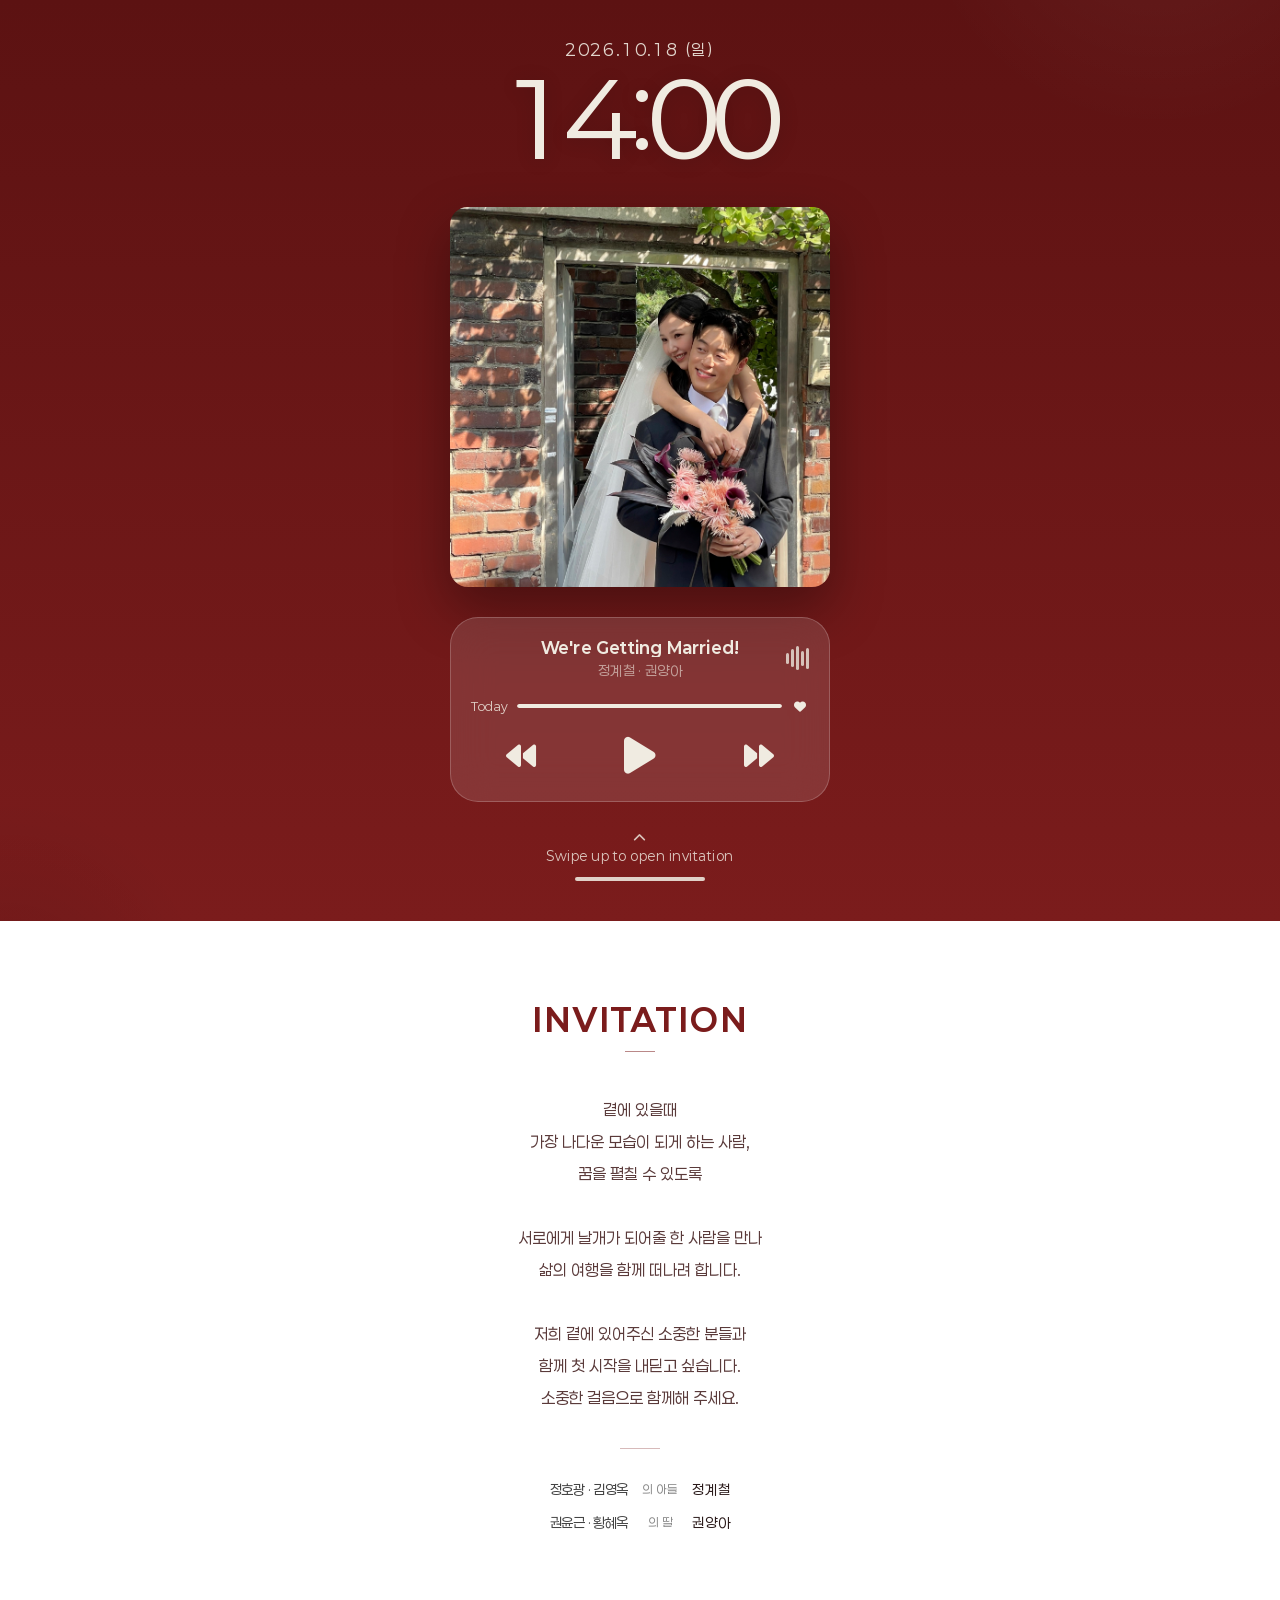
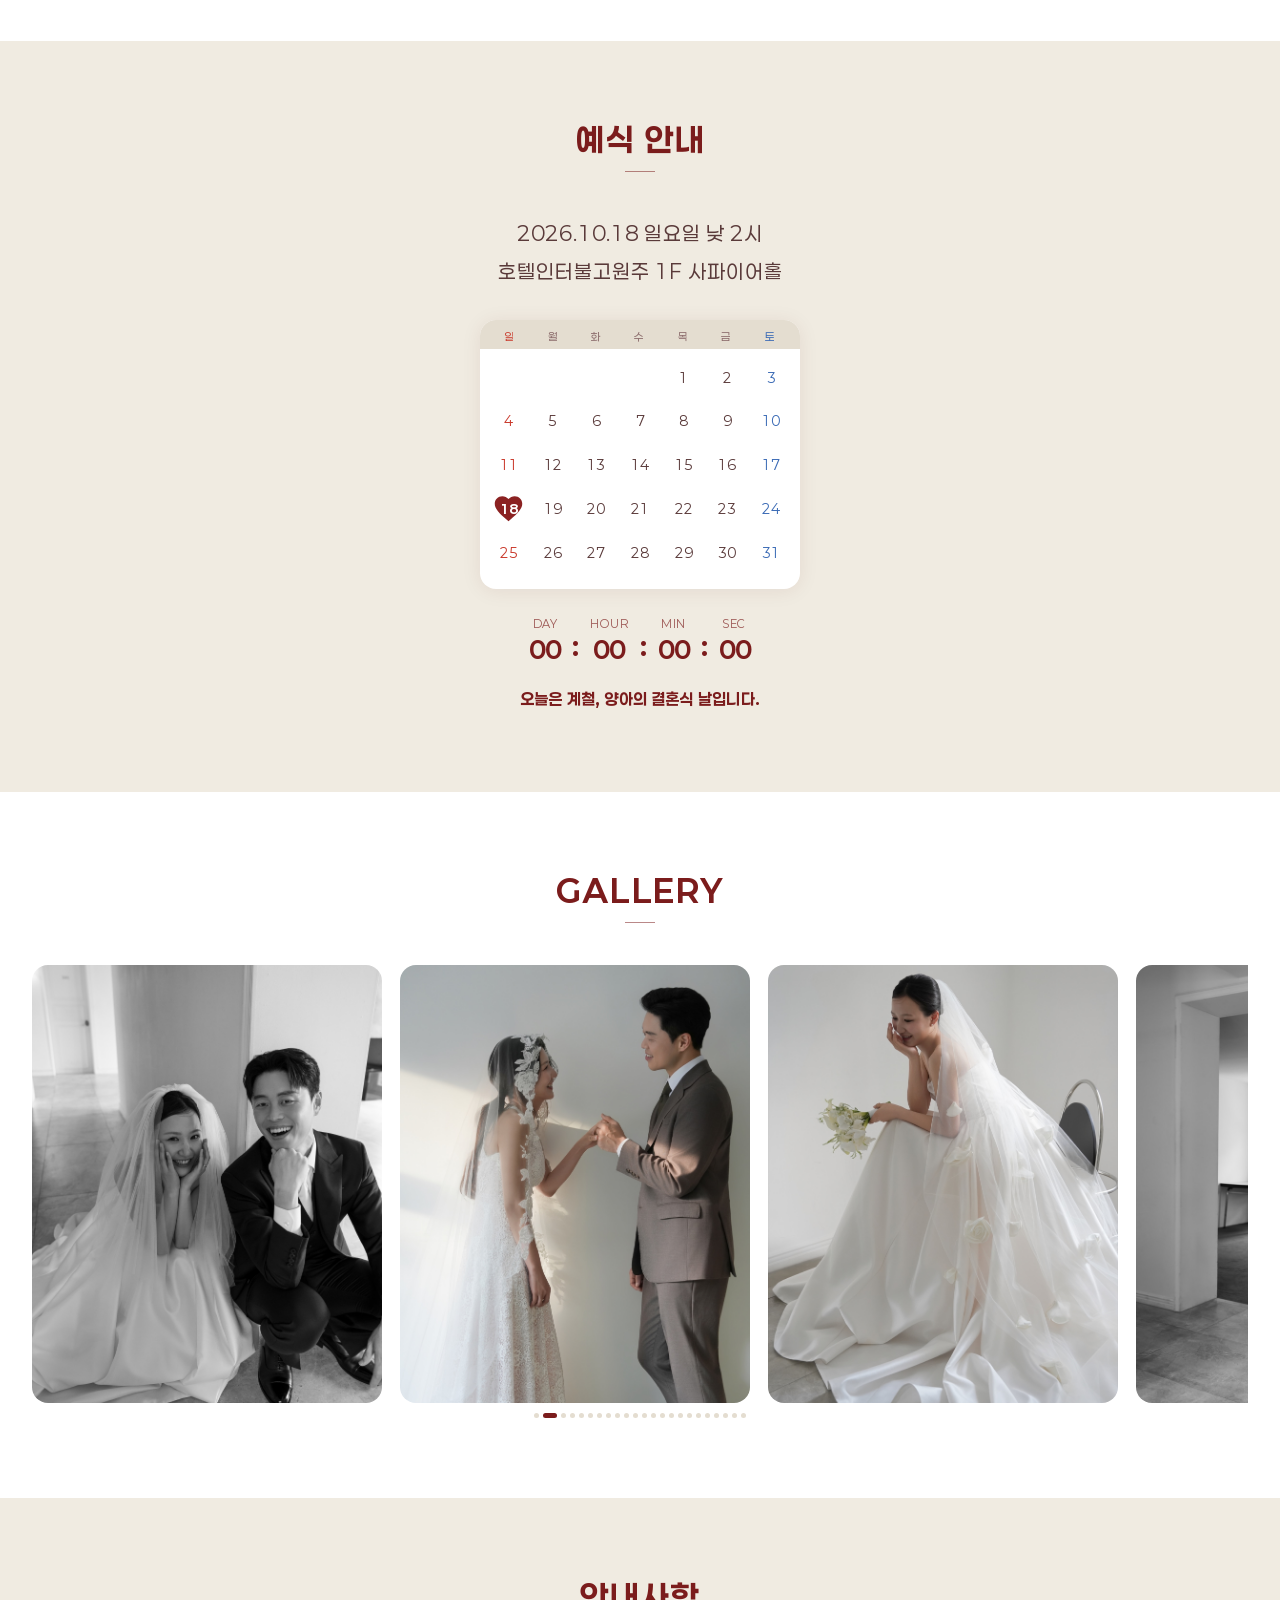
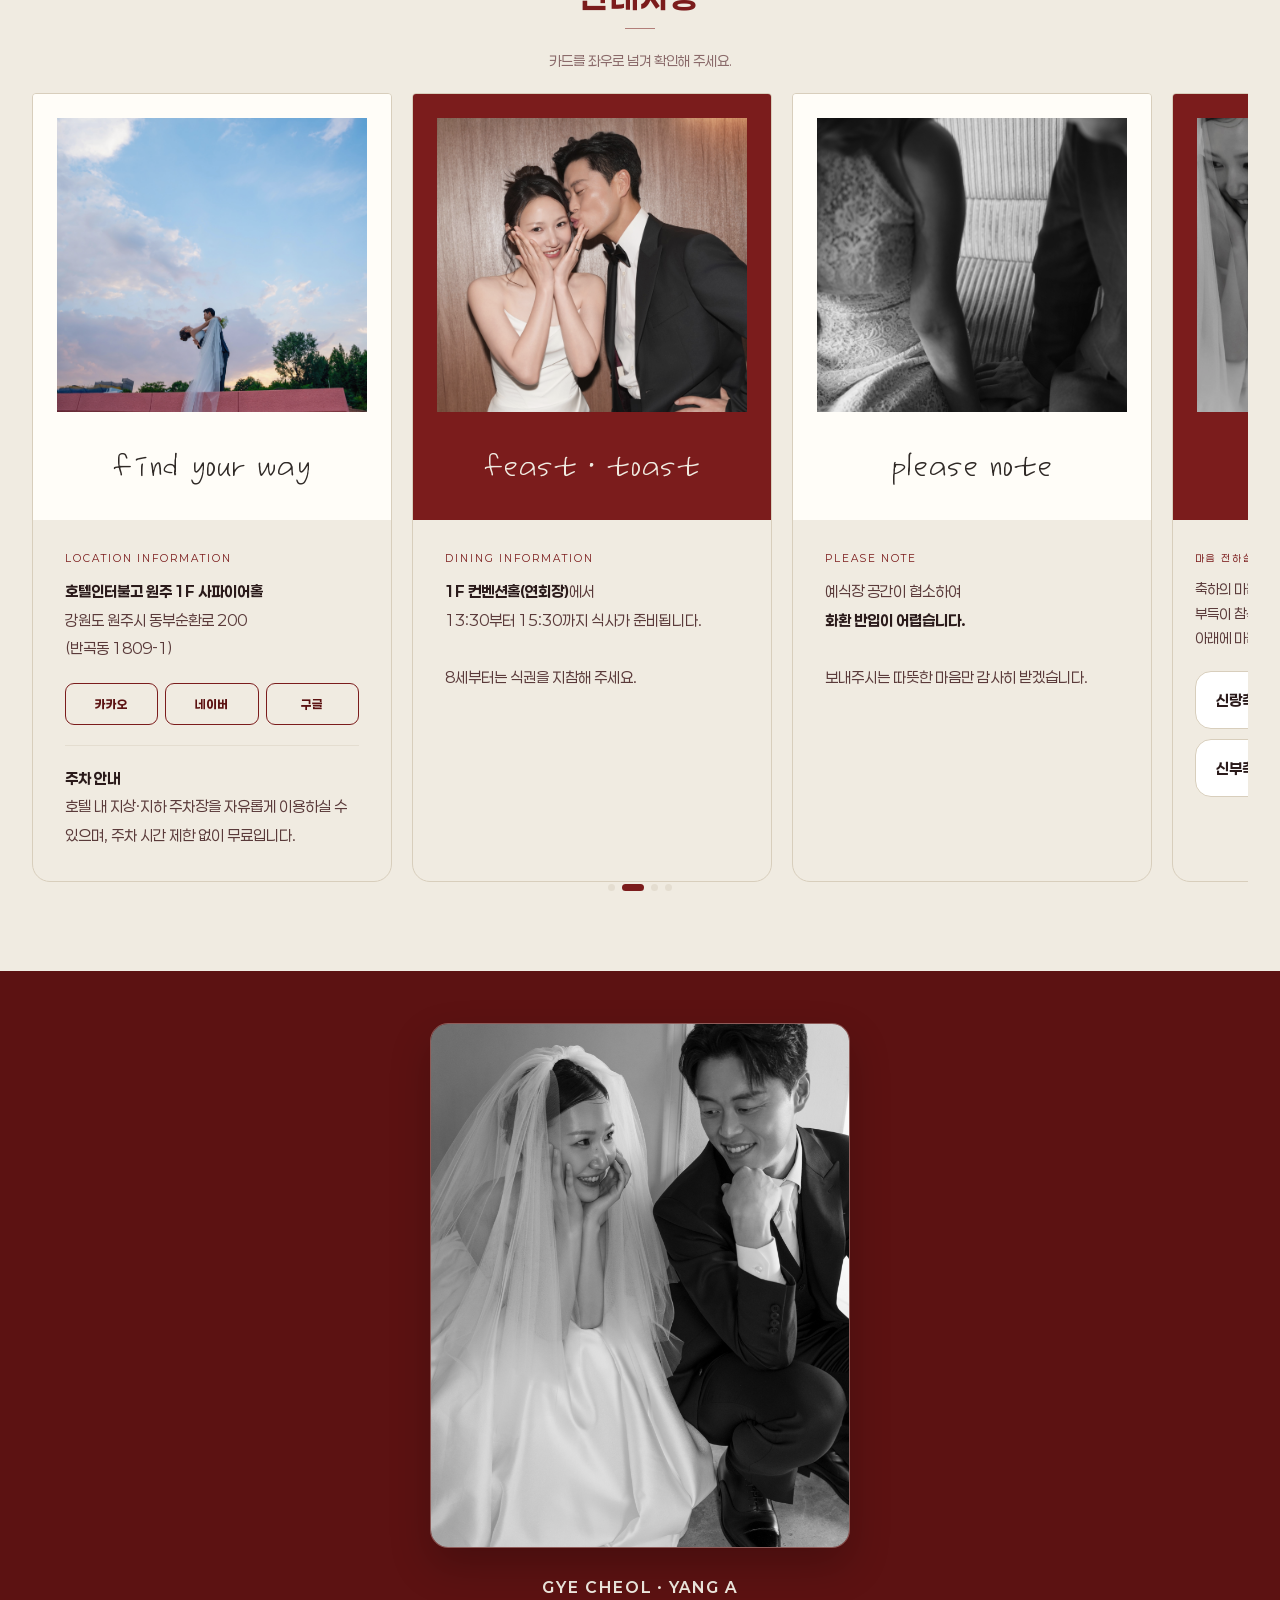
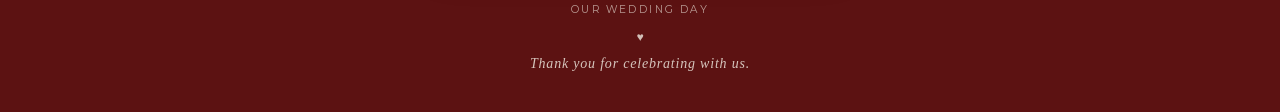
==== index.html @ 0633d90f "Keep notice polaroids uniformly sized" ====
<!DOCTYPE html>
<html lang="ko">
<head>
<meta charset="UTF-8">
<meta name="theme-color" content="#5C1212">
<meta name="viewport" content="width=device-width, initial-scale=1.0, maximum-scale=1.0, user-scalable=no, viewport-fit=cover">
<meta name="apple-mobile-web-app-capable" content="yes">
<meta name="apple-mobile-web-app-status-bar-style" content="black-translucent">
<link rel="stylesheet"
href="https://cdnjs.cloudflare.com/ajax/libs/font-awesome/6.5.2/css/all.min.css">
<title>정계철 · 권양아 결혼식</title>

<style>
@font-face {
    font-family: 'Paperlogy';
    src: url('./fonts/Paperlogy-Regular.ttf') format('truetype');
    font-weight: 400;
    font-style: normal;
    font-display: swap;
}

@font-face {
    font-family: 'Paperlogy';
    src: url('./fonts/Paperlogy-Bold.ttf') format('truetype');
    font-weight: 700;
    font-style: normal;
    font-display: swap;
}

@font-face {
    font-family: 'Ownglyph WeeCList';
    src: url('./fonts/Ownglyph-WeeCList.ttf') format('truetype');
    font-weight: 400;
    font-style: normal;
    font-display: swap;
}

:root{
    --red:#7B1C1C;
    --red-dark:#5C1212;
    --red-light:#A32828;

    --cream:#F0EBE1;
    --cream-dark:#E4DDD0;
    --cream-mid:#D8CEBC;

    --text-dark:#2A1A1A;
    --text-mid:#5A3A3A;
    --text-light:#8A6A6A;
}

*{
    margin:0;
    padding:0;
    box-sizing:border-box;
}

html {
    scroll-behavior: smooth;
    -webkit-text-size-adjust: 100%;
    text-size-adjust: 100%;
}

body{
    min-width: 280px;
    width:100%;
    overflow-x:hidden;
    touch-action: pan-y;
    background:#5C1212;
}

body{
    color:var(--text-dark);
    font-family:'Paperlogy', sans-serif;
}

img,
svg,
video,
canvas,
iframe {
    max-width: 100%;
}

img {
    -webkit-user-select: none;
    user-select: none;
    -webkit-user-drag: none;
}

button,
a {
    -webkit-tap-highlight-color: transparent;
}

/* ── HERO 섹션 (메인) ── */

.hero{
    min-height:100vh;
    min-height:100svh;
    background: linear-gradient(
        180deg,
        var(--red-dark) 0%,
        var(--red) 100%
    );

    display: flex;
    align-items: center;
    justify-content: center;
    text-align: center;

    color: var(--cream);

    padding:
        max(clamp(24px, 5vw, 40px), env(safe-area-inset-top))
        max(clamp(12px, 3.5vw, 18px), env(safe-area-inset-right))
        max(clamp(24px, 5vw, 40px), env(safe-area-inset-bottom))
        max(clamp(12px, 3.5vw, 18px), env(safe-area-inset-left));
    position: relative;
    overflow: hidden;
    width: 100%;
}

.hero::before {
    content: '';
    position: absolute;
    top: -40%;
    right: -10%;
    width: 500px;
    height: 500px;
    background: radial-gradient(circle, rgba(255,255,255,.05) 0%, transparent 70%);
    border-radius: 50%;
    pointer-events: none;
    z-index: 0;
}

.hero::after {
    content: '';
    position: absolute;
    bottom: -30%;
    left: -15%;
    width: 400px;
    height: 400px;
    background: radial-gradient(circle, rgba(0,0,0,.1) 0%, transparent 70%);
    border-radius: 50%;
    pointer-events: none;
    z-index: 1;
}

.hero-inner{
    width:100%;
    max-width:430px;
    min-width: 0;
    position: relative;
    z-index: 2;
}

/* 시간 */
.time{
    font-size: clamp(68px, 21vw, 102px);
    font-weight: 200;
    letter-spacing: -4px;
    line-height: .92;
    margin-bottom: clamp(28px, 6vw, 40px);
    text-shadow: 0 2px 20px rgba(0,0,0,.14);
}

/* 날짜 */
.date{
    margin-bottom: clamp(10px, 2vw, 14px);
    font-size: clamp(13px, 3.5vw, 16px);
    opacity: .9;
    letter-spacing: 1.8px;
    font-weight: 500;
    text-transform: uppercase;
}

/* 앨범 이미지 */
.album {
    width: min(100%, 380px);
    aspect-ratio: 1;
    margin: 0 auto;
    border-radius: clamp(12px, 3.5vw, 18px);
    overflow: hidden;
    box-shadow: 0 22px 52px rgba(0, 0, 0, 0.34);
    background: rgba(0, 0, 0, 0.1);
}

.album img {
    width: 100%;
    height: 100%;
    object-fit: cover;
    object-position: center 43%;
    display: block;
}

/* 플레이어 */
.player{
    width:100%;
    max-width: 380px;
    margin: clamp(22px, 5vw, 30px) auto 0;
    padding: clamp(14px, 4vw, 20px);
    background: rgba(255,255,255,.12);
    border: 1px solid rgba(255,255,255,.2);
    border-radius: clamp(20px, 5vw, 28px);
    -webkit-backdrop-filter: blur(20px);
    backdrop-filter: blur(20px);
    box-shadow: none;
}

.player-heading {
    display: flex;
    align-items: center;
    justify-content: center;
    position: relative;
    margin-bottom: clamp(16px, 4vw, 20px);
}

.player-meta {
    width: 100%;
    min-width: 0;
    padding: 0 34px;
}

.song{
    font-size: clamp(14px, 4vw, 16px);
    font-weight:600;
    margin-bottom: 5px;
    letter-spacing: 0.2px;
    text-align: center;
    overflow: hidden;
    text-overflow: ellipsis;
    white-space: nowrap;
}

.couple{
    font-size: clamp(12px, 3.3vw, 14px);
    opacity:.58;
    letter-spacing: 0.3px;
    font-weight: 400;
    text-align: center;
    margin-bottom: 0;
}

.sound-wave {
    position: absolute;
    right: 0;
    top: 50%;
    transform: translateY(-50%);
    height: 24px;
    display: flex;
    align-items: center;
    gap: 2px;
    flex-shrink: 0;
    opacity: .78;
}

.sound-wave span {
    display: block;
    width: 3px;
    height: var(--wave-height);
    min-height: 5px;
    border-radius: 99px;
    background: var(--cream);
    animation: sound-wave 1s ease-in-out infinite alternate;
    animation-delay: var(--wave-delay);
    animation-play-state: paused;
}

.hero.is-playing .sound-wave span {
    animation-play-state: running;
}

@keyframes sound-wave {
    from { transform: scaleY(.45); opacity: .55; }
    to { transform: scaleY(1); opacity: 1; }
}

.progress-row{
    display:flex;
    align-items:center;
    gap:9px;
}

.progress-start,
.progress-end{
    font-size: clamp(10px, 2.7vw, 12px);
    color:rgba(240,235,225,.85);
    white-space:nowrap;
}

.progress-end {
    width: 18px;
    color: var(--cream);
    text-align: center;
}

.progress-bar{
    flex:1;
    height:4px;
    background:rgba(240,235,225,.2);
    border-radius:999px;
    overflow:hidden;
}

.progress-bar {
    cursor: pointer;
    touch-action: none;
}

.ios-progress-toast {
    position: fixed;
    inset: 0;
    z-index: 2000;
    display: flex;
    align-items: center;
    justify-content: center;
    padding: 24px;
    background: rgba(25, 16, 16, .28);
    opacity: 0;
    pointer-events: none;
    transition: opacity .2s ease;
}
.ios-progress-toast.is-visible {
    opacity: 1;
    pointer-events: auto;
}
.ios-progress-dialog {
    width: min(100%, 292px);
    overflow: hidden;
    border: 1px solid rgba(255,255,255,.48);
    border-radius: 22px;
    background: rgba(247, 242, 238, .7);
    box-shadow: 0 22px 60px rgba(0,0,0,.3), inset 0 1px rgba(255,255,255,.55);
    color: #241d1d;
    text-align: center;
    transform: scale(.9);
    backdrop-filter: blur(24px) saturate(175%);
    -webkit-backdrop-filter: blur(24px) saturate(175%);
    transition: transform .22s cubic-bezier(.2,.8,.2,1);
}
.ios-progress-toast.is-visible .ios-progress-dialog { transform: scale(1); }
.ios-progress-message { padding: 24px 20px 20px; }
.ios-progress-icon {
    display: block;
    margin-bottom: 10px;
    color: var(--red);
    font-size: 19px;
}
.ios-progress-toast-title {
    display: block;
    font-size: 17px;
    font-weight: 700;
}
.ios-progress-toast-subtitle {
    display: block;
    margin-top: 8px;
    color: rgba(36,29,29,.65);
    font-size: 12px;
    line-height: 1.55;
}
.ios-progress-ok {
    width: 100%;
    min-height: 50px;
    border: 0;
    border-top: 1px solid rgba(60,50,50,.18);
    background: transparent;
    color: #007aff;
    font-family: inherit;
    font-size: 17px;
    font-weight: 600;
    cursor: pointer;
}
.ios-progress-ok:active { background: rgba(255,255,255,.42); }

.progress-fill{
    display: block;
    height:100%;
    width:55%;
    min-width: 2px;
    background:var(--cream);
    border-radius:999px;
    transition: width .8s ease;
}

/* 컨트롤 버튼 */

.controls{
    display:flex;
    align-items: center;
    justify-content:space-around;
    gap: clamp(8px, 3vw, 18px);
    margin-top: clamp(14px, 3.5vw, 20px);
}

.controls button{
    background:none;
    border:none;
    font-size:30px;
    color:var(--cream);
    cursor:pointer;
    min-width: 44px;
    min-height: 44px;
}    

.play-btn{
    font-size:42px !important;
}

.lockscreen-footer {
    display: flex;
    flex-direction: column;
    align-items: center;
    gap: 8px;
    margin-top: clamp(22px, 5vw, 30px);
}

.swipe-open {
    display: inline-flex;
    flex-direction: column;
    align-items: center;
    gap: 3px;
    color: var(--cream);
    text-decoration: none;
    font-size: clamp(11px, 3vw, 13px);
    font-weight: 500;
    letter-spacing: .5px;
    opacity: .82;
}

.swipe-open i {
    font-size: 13px;
    animation: swipe-hint 1.5s ease-in-out infinite;
}

.home-indicator {
    width: min(34vw, 130px);
    height: 4px;
    margin-top: 5px;
    border-radius: 999px;
    background: rgba(240,235,225,.88);
}

@keyframes swipe-hint {
    0%, 100% { transform: translateY(2px); opacity: .55; }
    50% { transform: translateY(-2px); opacity: 1; }
}

@keyframes bounce {
    0%, 100% { transform: translateY(0); }
    50% { transform: translateY(4px); }
}

/* ── 공통 섹션 ── */

section{
    padding: clamp(50px, 12vw, 80px) clamp(16px, 5%, 32px);
    scroll-margin-top: 16px;
}

.section-white {
    background: white;
}

.section-cream {
    background: var(--cream);
}

.section-title{
    color:var(--red);
    text-align:center;
    margin-bottom: clamp(28px, 7vw, 42px);
    letter-spacing:2px;
    font-size: clamp(24px, 6vw, 32px);
    font-weight: 800;
    font-family: 'Paperlogy', sans-serif;
    text-transform: uppercase;
}

.section-title::after {
    content: '';
    display: block;
    width: 30px;
    height: 1px;
    margin: 13px auto 0;
    background: var(--red);
    opacity: .52;
}

.message{
    max-width:700px;
    margin:auto;
    text-align:center;
    line-height:2;
    color:var(--text-mid);
    font-size: clamp(14px, 3.5vw, 16px);
}

.divider {
  width: clamp(30px, 10vw, 40px);
  height: 1px;
  background: var(--cream-mid);
  margin: 0 auto clamp(24px, 6vw, 32px);
}

.divider-red {
  background: var(--red);
  opacity: 0.3;
}

.message + .divider {
  margin-top: clamp(24px, 6vw, 34px);
}

/* 이름 그리드 */
.family-relations-container {
  display: grid;
  grid-template-columns: max-content max-content max-content;
  justify-content: center;
  align-items: center;
  column-gap: clamp(8px, 2.5vw, 14px);
  row-gap: clamp(12px, 3vw, 16px);
  margin: clamp(24px, 6vw, 30px) auto;
  width: 100%;
  max-width: 360px;
  font-size: clamp(12px, 3vw, 14px);
  color: #444444;
}

.relation-row {
  display: contents;
}

.parents-names {
  font-weight: 400;
  letter-spacing: -0.02em;
  text-align: right;
  white-space: nowrap;
}

.relation-type {
  font-size: clamp(11px, 2.5vw, 12px);
  color: #888888;
  text-align: center;
  white-space: nowrap;
}

.couple-name {
  font-weight: 500;
  color: var(--text-dark);
  letter-spacing: 0.05em;
  text-align: left;
  white-space: nowrap;
}

/* ── 사진 섹션 ── */

.story-card{
    background:white;
    padding: clamp(12px, 3vw, 16px);
    border-radius: clamp(16px, 4vw, 24px);
    box-shadow:0 10px 30px rgba(123,28,28,.08);
    max-width: 600px;
    margin: 0 auto;
    overflow: hidden;
}

.story-card img{
    width:100%;
    border-radius: clamp(12px, 3vw, 20px);
    display: block;
}

/* ── 달력 ── */
.calendar-section {
    text-align: center;
}

.calendar-wrap {
    width: 90%;
    max-width: 320px;
    background: white;
    border-radius: 16px;
    overflow: hidden;
    box-shadow: 0 2px 20px rgba(90, 30, 30, 0.08);
    margin: 0 auto clamp(20px, 5vw, 28px);
}

.calendar__header {
    background: var(--red);
    color: white;
    padding: 16px;
    font-family: 'Playfair Display', serif;
    font-size: clamp(16px, 4vw, 20px);
    font-weight: 300;
    letter-spacing: 0.12em;
    text-transform: uppercase;
}

.calendar__weekdays {
    display: grid;
    grid-template-columns: repeat(7, 1fr);
    background: var(--cream-dark);
    padding: 10px 8px 6px;
}

.calendar__weekday {
    text-align: center;
    font-size: clamp(10px, 2.5vw, 11px);
    letter-spacing: 0.1em;
    color: var(--text-light);
    font-weight: 400;
}

.calendar__weekday:first-child { 
    color: #C9382A; 
}

.calendar__weekday:last-child {
    color: #3A6AB5; 
}

.calendar__days {
    display: grid;
    grid-template-columns: repeat(7, 1fr);
    padding: 8px 8px 16px;
    gap: 2px;
}

.calendar__day {
    aspect-ratio: 1;
    display: flex;
    align-items: center;
    justify-content: center;
    font-size: clamp(12px, 3vw, 13px);
    color: var(--text-mid);
    border-radius: 50%;
    font-weight: 300;
    position: relative;
}

.calendar__day.is-empty { 
    color: transparent; 
}

.calendar__day.is-sunday { 
    color: #C9382A; 
}

.calendar__day.is-saturday { 
    color: #3A6AB5; 
}

.calendar__day.is-wedding {
    background-color: transparent !important; /* 기존 동그라미 배경색 지우기 */
    border-radius: 0 !important;             /* 기존 동그라미 테두리 둥글기 지우기 */
    
    /* 하트 모양 배경 이미지 넣기 */
    background-image: url("data:image/svg+xml,%3Csvg xmlns='http://www.w3.org/2000/svg' viewBox='0 0 24 24' fill='%238B2222'%3E%3Cpath d='M12 21.35l-1.45-1.32C5.4 15.36 2 12.28 2 8.5 2 5.42 4.42 3 7.5 3c1.74 0 3.41.81 4.5 2.09C13.09 3.81 14.76 3 16.5 3 19.58 3 22 5.42 22 8.5c0 3.78-3.4 6.86-8.55 11.54L12 21.35z'/%3E%3C/svg%3E");
    background-repeat: no-repeat;
    background-position: center;
    background-size: 80%; /* 날짜 숫자보다 살짝 크게 하트 크기 조절 */
    
    /* 하트 배경 위의 글자 색상 (흰색으로 하고 싶다면 설정) */
    color: #fff !important; 
    font-weight: bold;
}

.calendar__day.is-wedding::after {
  content: '♥';
  position: absolute;
  bottom: -2px;
  left: 50%;
  transform: translateX(-50%);
  font-size: 7px;
  color: rgba(255,255,255,0.7);
}

.calendar-date{
    margin-bottom: 30px;
    color: var(--text-mid);
    font-size: clamp(16px, 4.2vw, 20px);
    line-height: 1.9;
    letter-spacing: 1px;
    font-weight: 300;
}

/* D-Day */
.dday{
    font-size: clamp(13px, 3.5vw, 16px);
    font-weight:600;
    letter-spacing: .2px;
    color:var(--red);
    line-height: 1.6;
}

/* 카운트다운 그리드 */
.countdown-grid {
    display:flex;
    align-items: center;
    justify-content:center;
    gap: clamp(6px, 2vw, 11px);
    margin:24px 0;
}

.countdown-separator {
    align-self: center;
    margin-top: 18px;
    color: var(--red);
    font-size: clamp(18px, 5vw, 24px);
    font-weight: 700;
    line-height: 1;
}

.countdown-item {
    display: flex;
    flex-direction: column;
    align-items: center;
    gap: clamp(6px, 1.5vw, 8px);
}

.countdown-num {
    color:var(--red);
    font-size: clamp(18px, 5vw, 24px);
    font-weight: 700;
    line-height: 1;
}

.countdown-label {
    color:var(--red);
    font-size: clamp(10px, 2.5vw, 11px);
    opacity: 0.7;
    letter-spacing: 0.8px;
    text-transform: uppercase;
}

/* ── 양가 하객 안내 탭 ── */
.guest-info-section { text-align: center; }
.guest-info-intro {
    margin: calc(clamp(28px, 7vw, 42px) * -0.45) auto clamp(22px, 5vw, 30px);
    color: var(--text-light);
    font-size: clamp(12px, 3.2vw, 14px);
    line-height: 1.7;
}
.guest-info-wrap { width: 100%; max-width: 600px; margin: 0 auto; }
.guest-tabs {
    display: grid;
    grid-template-columns: repeat(2, 1fr);
    padding: 4px;
    border: 1px solid var(--cream-mid);
    border-radius: 14px;
    background: var(--cream);
}
.guest-tab {
    min-height: 48px;
    padding: 10px 12px;
    border: 0;
    border-radius: 10px;
    background: transparent;
    color: var(--red);
    font-family: inherit;
    font-size: clamp(13px, 3.5vw, 15px);
    font-weight: 700;
    cursor: pointer;
    transition: background .25s ease, color .25s ease, box-shadow .25s ease;
}
.guest-tab.is-active {
    background: var(--red);
    color: var(--cream);
    box-shadow: 0 5px 14px rgba(123,28,28,.18);
}
.guest-slider {
    margin-top: 14px;
    overflow: hidden;
    border: 1px solid var(--cream-mid);
    border-radius: clamp(14px, 3.5vw, 18px);
    background: white;
    touch-action: pan-y;
    transition: height .3s ease;
}
.guest-track {
    display: flex;
    align-items: flex-start;
    transition: transform .35s ease;
    will-change: transform;
}
.guest-track[data-side="bride"] { transform: translateX(-100%); }
.guest-panel {
    flex: 0 0 100%;
    width: 100%;
    padding: clamp(22px, 5vw, 30px);
    text-align: left;
}
.guest-panel[aria-hidden="true"] { visibility: hidden; }
.guest-panel-title {
    margin-bottom: clamp(18px, 4.5vw, 24px);
    color: var(--red-dark);
    text-align: center;
    font-size: clamp(17px, 4.5vw, 20px);
    font-weight: 700;
}
.guest-block {
    padding: clamp(15px, 4vw, 20px) 0;
    border-top: 1px solid var(--cream-dark);
}
.guest-block:first-of-type { padding-top: 0; border-top: 0; }
.guest-block:last-child { padding-bottom: 0; }
.guest-block-label {
    margin-bottom: 7px;
    color: var(--red-dark);
    font-size: clamp(13px, 3.5vw, 15px);
    font-weight: 700;
}
.guest-block-text {
    color: var(--text-mid);
    font-size: clamp(12px, 3.3vw, 14px);
    line-height: 1.8;
}
.guest-block-text strong { color: var(--text-dark); font-weight: 700; }
.guest-map {
    width: 100%;
    height: clamp(160px, 44vw, 210px);
    margin-top: 14px;
    overflow: hidden;
    border-radius: 12px;
    background: var(--cream-dark);
}
.guest-map iframe { width: 100%; height: 100%; border: 0; }
.guest-swipe-hint {
    margin-top: 12px;
    color: var(--text-light);
    font-size: 11px;
    letter-spacing: .2px;
}

/* ── 갤러리 ── */

/* ── 안내사항 폴라로이드 캐러셀 ── */
.notice-section { overflow: hidden; }
.notice-intro {
    margin: calc(clamp(28px, 7vw, 42px) * -.45) auto 24px;
    color: var(--text-light);
    text-align: center;
    font-size: clamp(12px, 3.2vw, 14px);
}
.notice-carousel {
    display: flex;
    gap: clamp(14px, 4vw, 20px);
    width: calc(100% + var(--page-pad));
    margin-right: calc(var(--page-pad) * -1);
    padding: 6px var(--page-pad) 24px 2px;
    overflow-x: auto;
    scroll-snap-type: x mandatory;
    scroll-padding-left: 2px;
    scrollbar-width: none;
    overscroll-behavior-x: contain;
}
.notice-carousel::-webkit-scrollbar { display: none; }
.notice-card {
    flex: 0 0 min(82vw, 360px);
    display: flex;
    flex-direction: column;
    overflow: hidden;
    border: 1.5px solid var(--cream-mid);
    border-radius: 4px 4px 18px 18px;
    background: var(--cream);
    box-shadow: none;
    scroll-snap-align: start;
    scroll-snap-stop: always;
}
.notice-polaroid {
    padding: clamp(18px, 5vw, 24px) clamp(18px, 5vw, 24px) 0;
    background: var(--red);
}
.notice-polaroid.is-white { background: #fffdf8; }
.notice-polaroid img {
    display: block;
    width: 100%;
    aspect-ratio: 1 / .95;
    object-fit: cover;
    filter: saturate(.88) contrast(.96);
}
.notice-card:nth-child(2) .notice-polaroid img { object-position: 70% center; }
.notice-card:nth-child(3) .notice-polaroid img { object-position: center; }
.notice-card:nth-child(1) .notice-polaroid img { object-position: center 68%; }
.notice-card:nth-child(4) .notice-polaroid img { object-position: center 30%; }
.notice-handwriting {
    min-height: clamp(88px, 23vw, 108px);
    display: flex;
    align-items: center;
    justify-content: center;
    padding: 9px 6px 12px;
    color: var(--cream);
    font-family: 'Ownglyph WeeCList', cursive;
    font-size: clamp(27px, 7.3vw, 34px);
    line-height: 1;
    letter-spacing: 1px;
}
.notice-polaroid.is-white .notice-handwriting { color: #2f2926; }
.notice-content {
    flex: 1;
    min-height: 250px;
    padding: clamp(24px, 6vw, 32px);
    color: var(--text-mid);
    text-align: left;
}
.notice-kicker {
    margin-bottom: 13px;
    color: var(--red);
    font-size: 10px;
    letter-spacing: 2px;
}
.notice-content p {
    font-size: clamp(13px, 3.55vw, 15px);
    line-height: 1.9;
    word-break: keep-all;
}
.notice-content strong { color: var(--text-dark); font-weight: 700; }
.notice-map-buttons {
    display: grid;
    grid-template-columns: repeat(3, 1fr);
    gap: 7px;
    margin-top: 20px;
}
.notice-map-button {
    display: flex;
    align-items: center;
    justify-content: center;
    min-height: 42px;
    border: 1px solid var(--red);
    border-radius: 9px;
    color: var(--red-dark);
    font-size: 12px;
    font-weight: 700;
    text-decoration: none;
}
.notice-map-button:active { background: var(--cream-dark); }
.notice-parking-note {
    margin-top: 20px;
    padding-top: 18px;
    border-top: 1px solid var(--cream-dark);
}
.notice-account-content { padding-inline: clamp(16px, 4vw, 22px); }
.notice-account-content .account-intro {
    margin: 0 0 20px;
    text-align: left;
}
.notice-account-content .account-intro-text {
    font-size: clamp(12px, 3.25vw, 14px);
    line-height: 1.75;
}
.notice-account-content .account-section { max-width: none; }
.notice-account-content .account-group { margin-bottom: 10px; }
.notice-account-content .account-toggle { min-height: 50px; }
.notice-account-content .account-bank { overflow-wrap: anywhere; }
.notice-dots {
    display: flex;
    justify-content: center;
    gap: 7px;
    margin-top: 2px;
}
.notice-dot {
    width: 7px;
    height: 7px;
    border-radius: 50%;
    background: var(--cream-dark);
    transition: width .2s ease, background .2s ease;
}
.notice-dot.is-active { width: 22px; border-radius: 8px; background: var(--red); }
.notice-swipe-text {
    margin-top: 10px;
    color: var(--text-light);
    text-align: center;
    font-size: 11px;
}

.gallery{
    display: flex;
    gap: clamp(12px, 3.5vw, 18px);
    width: calc(100% + var(--page-pad));
    max-width: none;
    margin-right: calc(var(--page-pad) * -1);
    padding: 4px var(--page-pad) 18px 0;
    overflow-x: auto;
    scroll-snap-type: x proximity;
    scroll-padding-left: 0;
    scrollbar-width: none;
    overscroll-behavior-x: contain;
}
.gallery::-webkit-scrollbar { display: none; }

.gallery-item{
    flex: 0 0 min(78vw, 350px);
    aspect-ratio: 4 / 5;
    border-radius: clamp(10px, 2.5vw, 16px);
    overflow: hidden;
    cursor: pointer;
    transition: transform .28s ease, filter .28s ease, opacity .28s ease;
    background: var(--cream-mid);
    display: flex;
    align-items: center;
    justify-content: center;
    scroll-snap-align: start;
    scroll-snap-stop: normal;
}
.gallery-dots {
    display: flex;
    justify-content: center;
    gap: 4px;
    margin-top: 10px;
}
.gallery-dot {
    width: 5px;
    height: 5px;
    border-radius: 50%;
    background: var(--cream-dark);
    transition: width .2s ease, background .2s ease;
}
.gallery-dot.is-active { width: 14px; border-radius: 8px; background: var(--red); }

.gallery-item:active,
.gallery-item:hover {
    transform: scale(0.96);
    filter: brightness(0.92);
}

@media (hover: none), (pointer: coarse) {
    .gallery.is-ready .gallery-item {
        transform: scale(.96);
        opacity: .74;
        filter: none;
    }
    .gallery.is-ready .gallery-item.is-active {
        transform: scale(1);
        opacity: 1;
        filter: none;
    }
}

.gallery-item img {
    width: 100%;
    height: 100%;
    object-fit: cover;
}

.gallery-placeholder {
    width: 100%;
    height: 100%;
    display: flex;
    align-items: center;
    justify-content: center;
    color: var(--text-light);
    opacity: 0.5;
    font-size: clamp(24px, 6vw, 32px);
    background: linear-gradient(135deg, var(--cream-dark) 0%, var(--cream-mid) 100%);
}

/* ── 라이트박스 ── */

.lightbox{
    display: none;
    position: fixed;
    top: 0;
    left: 0;
    width: 100%;
    height: 100vh;
    height: 100dvh;
    padding:
        max(12px, env(safe-area-inset-top))
        max(8px, env(safe-area-inset-right))
        max(12px, env(safe-area-inset-bottom))
        max(8px, env(safe-area-inset-left));
    background: rgba(0, 0, 0, 0.95);
    z-index: 1000;
    align-items: center;
    justify-content: center;
}

.lightbox.active{
    display: flex;
}

.lightbox-content{
    position: relative;
    width: 100%;
    height: 100%;
    max-width: none;
    max-height: none;
    display: flex;
    align-items: center;
    justify-content: center;
}

.lightbox-image{
    max-width: 100%;
    max-height: 100%;
    width: auto;
    height: auto;
    object-fit: contain;
    border-radius: 0;
}

.lightbox-close{
    position: absolute;
    top: 20px;
    right: 20px;
    background: none;
    border: none;
    color: white;
    font-size: 32px;
    cursor: pointer;
    width: 44px;
    height: 44px;
    display: flex;
    align-items: center;
    justify-content: center;
    z-index: 1001;
    min-height: 44px;
    min-width: 44px;
    opacity: 0.8;
    transition: opacity 0.2s;
}

.lightbox-close:active {
    opacity: 1;
}

.lightbox-nav{
    position: absolute;
    top: 50%;
    transform: translateY(-50%);
    background: rgba(255, 255, 255, 0.2);
    border: none;
    color: white;
    font-size: 24px;
    cursor: pointer;
    width: 44px;
    height: 44px;
    display: flex;
    align-items: center;
    justify-content: center;
    border-radius: 4px;
    min-height: 44px;
    min-width: 44px;
    transition: background 0.2s;
}

.lightbox-nav:active {
    background: rgba(255, 255, 255, 0.3);
}

.lightbox-prev{
    left: 20px;
}

.lightbox-next{
    right: 20px;
}

/* ── 지도 ── */

.map{
    height: clamp(200px, 50vw, 300px);
    background:var(--cream-dark);
    border-radius: clamp(16px, 4vw, 24px);
    max-width: 600px;
    margin: 0 auto 24px;
    overflow: hidden;
}

.map iframe {
    width: 100%;
    height: 100%;
    border: none;
}

/* ── 장소 정보 ── */

.venue-info {
    max-width: 600px;
    margin: 0 auto clamp(20px, 5vw, 28px);
    padding: clamp(16px, 4vw, 24px);
    background: white;
    border-radius: clamp(12px, 3vw, 16px);
    border: 1px solid var(--cream-mid);
}

.venue-name{
    font-size: clamp(16px, 4vw, 18px);
    font-weight: 700;
    color: var(--red-dark);
    margin-bottom: clamp(8px, 2vw, 12px);
}

.venue-hall {
    font-size: clamp(13px, 3.5vw, 15px);
    font-weight: 500;
    color: var(--text-mid);
    margin-bottom: clamp(12px, 3vw, 16px);
}

.venue-address{
    font-size: clamp(13px, 3.5vw, 14px);
    color:var(--text-mid);
    line-height:1.6;
    margin-bottom: clamp(12px, 3vw, 16px);
}

.venue-address-small {
    opacity: 0.7;
    font-size: clamp(12px, 3vw, 13px);
}

.venue-buttons {
    display: flex;
    gap: clamp(4px, 1.2vw, 8px);
    flex-wrap: nowrap;
    margin-top: clamp(12px, 3vw, 16px);
}

.map-btn{
    display:inline-flex;
    align-items: center;
    justify-content: center;
    flex: 1 1 0;
    min-width: 0;
    padding: 10px 4px;
    border:1px solid var(--cream-mid);
    border-radius:24px;
    background:white;
    font-size: clamp(10px, 2.8vw, 12px);
    letter-spacing:0;
    text-decoration:none;
    color:var(--text-mid);
    cursor:pointer;
    transition:all 0.2s;
    min-height: 44px;
    white-space: nowrap;
    font-weight: 500;
}

.map-btn:active {
    border-color: var(--red);
    color: var(--red);
    background: rgba(123, 28, 28, 0.05);
}

/* 교통 안내 */
.transport-guide {
    margin-top: clamp(22px, 5vw, 30px);
    border-top: 1px solid var(--cream-mid);
}

.transport-item {
    padding: clamp(18px, 4vw, 22px) 0;
    border-bottom: 1px solid var(--cream-mid);
}

.transport-item:last-child {
    padding-bottom: 0;
    border-bottom: 0;
}

.transport-title {
    margin-bottom: 12px;
    color: var(--red-dark);
    font-size: clamp(15px, 4vw, 17px);
    font-weight: 700;
}

.transport-detail {
    color: var(--text-mid);
    font-size: clamp(12px, 3.3vw, 14px);
    line-height: 1.75;
}

.transport-detail + .transport-detail {
    margin-top: 12px;
    padding-top: 12px;
    border-top: 1px solid var(--cream-dark);
}

.transport-item:first-child .transport-detail + .transport-detail {
    padding-top: 0;
    border-top: 0;
}

.transport-detail strong {
    display: block;
    margin-bottom: 3px;
    color: var(--text-dark);
    font-weight: 700;
}

.transport-note {
    margin-top: 10px;
    color: var(--text-light);
    font-size: clamp(11px, 3vw, 13px);
}

.account-intro {
    max-width: 600px;
    margin: 0 auto clamp(28px, 7vw, 40px);
    text-align: center;
}

.account-intro-text {
    color: var(--text-mid);
    font-size: clamp(13px, 3.5vw, 15px);
    line-height: 1.9;
}

.account-flower-note {
    margin-top: clamp(20px, 5vw, 28px);
    padding-top: clamp(18px, 4vw, 22px);
    border-top: 1px solid var(--cream-mid);
    color: var(--text-light);
    font-size: clamp(12px, 3.2vw, 14px);
    line-height: 1.7;
}

/* ── 계좌번호 섹션 ── */

.account-section {
    max-width: 600px;
    margin: 0 auto;
}

.account-group{
    border:1px solid var(--cream-mid);
    border-radius: clamp(12px, 3vw, 16px);
    overflow:hidden;
    margin-bottom: clamp(12px, 3vw, 16px);
    background:white;
}

.account-toggle{
    width:100%;
    display:flex;
    align-items:center;
    justify-content:space-between;
    padding: clamp(14px, 3.5vw, 18px) clamp(16px, 4vw, 20px);
    background:none;
    border:none;
    font-family:inherit;
    font-size: clamp(13px, 3.5vw, 15px);
    font-weight:700;
    color:var(--text-dark);
    cursor:pointer;
    text-align:left;
    min-height: 44px;
}

.account-toggle:active {
    background: rgba(123, 28, 28, 0.05);
}

.account-toggle-icon{
    width: clamp(16px, 4vw, 20px);
    height: clamp(16px, 4vw, 20px);
    flex-shrink:0;
    transition:transform 0.3s ease;
    color: var(--text-light);
}

.account-group.is-open .account-toggle-icon {
    transform:rotate(180deg);
}

.account-list{
    max-height:0;
    overflow:hidden;
    transition:max-height 0.4s ease;
    border-top:0px solid var(--cream-mid);
}

.account-group.is-open .account-list {
    max-height: 600px;
    border-top-width: 1px;
}

.account-item{
    display:flex;
    align-items:center;
    justify-content:space-between;
    padding: clamp(12px, 3vw, 16px) clamp(16px, 4vw, 20px);
    border-bottom:1px solid var(--cream-mid);
    gap: clamp(12px, 3vw, 16px);
    flex-wrap: wrap;
}

.account-item:last-child {
    border-bottom: none;
}

.account-info {
    flex: 1;
    min-width: 140px;
}

.account-role{
    font-size: clamp(10px, 2.5vw, 11px);
    letter-spacing:0.5px;
    color:var(--text-light);
    text-transform:uppercase;
    margin-bottom:4px;
    font-weight: 600;
}

.account-name{
    font-size: clamp(14px, 3.5vw, 15px);
    font-weight:700;
    color:var(--text-dark);
    margin-bottom: 3px;
}

.account-bank{
    font-size: clamp(12px, 3vw, 13px);
    color:var(--text-light);
    font-weight: 400;
    overflow-wrap: anywhere;
}

.account-copy-btn{
    flex-shrink:0;
    padding: clamp(8px, 2vw, 10px) clamp(12px, 3vw, 16px);
    border:1px solid var(--cream-mid);
    border-radius:24px;
    background:white;
    font-family:inherit;
    font-size: clamp(11px, 2.5vw, 12px);
    color:var(--text-mid);
    cursor:pointer;
    letter-spacing:0.3px;
    transition:all 0.2s;
    white-space:nowrap;
    min-height: 36px;
    min-width: 44px;
    font-weight: 600;
}

.account-copy-btn:active {
    border-color: var(--red);
    color: var(--red);
    background: rgba(123, 28, 28, 0.05);
}

.account-copy-btn.copied {
    background:var(--red);
    border-color:var(--red);
    color:white;
}

/* ── 마지막 감사 섹션 ── */
.account-ending {
    border-top: 1px solid rgba(123,28,28,.08);
}

.closing-section {
    padding-top: clamp(30px, 8vw, 52px);
    padding-bottom: 10px;
    background: var(--red-dark);
    color: var(--cream);
    text-align: center;
}

.closing-photo {
    width: min(100%, 420px);
    aspect-ratio: 4 / 5;
    margin: 0 auto;
    overflow: hidden;
    border: 1px solid rgba(240,235,225,.34);
    border-radius: clamp(12px, 3vw, 18px);
    box-shadow: 0 18px 40px rgba(0,0,0,.22);
}

.closing-photo img {
    width: 100%;
    height: 100%;
    display: block;
    object-fit: cover;
    object-position: center;
}

.closing-message {
    color: var(--text-mid);
    font-size: clamp(14px, 3.7vw, 17px);
    line-height: 2;
}

.closing-signature {
    margin-top: 0;
    color: var(--cream);
    font-size: clamp(12px, 3.2vw, 14px);
    font-weight: 600;
    letter-spacing: 1.2px;
    line-height: 1.8;
}

.wedding-footer {
    padding:
        clamp(14px, 4vw, 20px)
        max(16px, env(safe-area-inset-right))
        max(clamp(28px, 7vw, 40px), env(safe-area-inset-bottom))
        max(16px, env(safe-area-inset-left));
    background: var(--red-dark);
    color: var(--cream);
    text-align: center;
}

.wedding-footer-names {
    font-size: clamp(13px, 3.5vw, 15px);
    font-weight: 600;
    letter-spacing: 2px;
}

.wedding-footer-label {
    margin-top: 7px;
    font-size: 10px;
    letter-spacing: 2.4px;
    opacity: .62;
}

.wedding-footer-heart {
    margin-top: 14px;
    font-size: 12px;
    opacity: .8;
}

.wedding-footer-thanks {
    margin-top: 12px;
    font-family: Georgia, 'Times New Roman', serif;
    font-size: clamp(12px, 3.2vw, 14px);
    font-style: italic;
    letter-spacing: .8px;
    opacity: .82;
}

/* ── 애니메이션 ── */

.fade-in{
    opacity: 0;
    transform: translateY(20px);
    transition: opacity 0.7s ease, transform 0.7s ease;
}

.fade-in.visible{
    opacity: 1;
    transform: translateY(0);
}

/* ── 반응형 ── */

@media (min-width: 768px) {
    .gallery {
        grid-template-columns: repeat(4, 1fr);
    }
    
    .countdown-grid {
        max-width: 400px;
        margin-left: auto;
        margin-right: auto;
    }
}

@media (max-width: 320px) {
    section {
        padding: clamp(40px, 10vw, 50px) 12px;
    }
    
    .countdown-grid {
        gap: 8px;
    }

    .hero {
        padding-left: 12px;
        padding-right: 12px;
    }

    .time {
        letter-spacing: -2px;
    }

}

@media (max-height: 700px) and (orientation: portrait) {
    .hero {
        justify-content: flex-start;
    }

    .date {
        margin-bottom: 7px;
    }

    .time {
        margin-bottom: 22px;
    }

    .album {
        width: min(100%, 380px);
    }

    .player {
        margin-top: 16px;
        padding-top: 12px;
        padding-bottom: 12px;
    }

    .player-heading {
        margin-bottom: 12px;
    }

    .lockscreen-footer {
        margin-top: 16px;
    }
}

@media (prefers-reduced-motion: reduce) {
    html {
        scroll-behavior: auto;
    }

    .fade-in {
        opacity: 1;
        transform: none;
        transition: none;
    }

    .sound-wave span,
    .swipe-open i {
        animation: none;
    }
}

</style>
</head>
<body>

<!-- ═════════════════════════════════════════════════════ -->
<!-- 1. HERO / 메인 섹션 (레드 배경) -->
<!-- ═════════════════════════════════════════════════════ -->

<div class="hero">
    <div class="hero-inner">
        <div class="date">
            2026.10.18 (일)
        </div>

        <div class="time">14:00</div>

        <div class="album fade-in">
            <img src="images/hero-main.jpg" alt="정계철과 권양아의 웨딩 사진">
        </div>
        
        <div class="player fade-in">
            <div class="player-heading">
                <div class="player-meta">
                    <div class="song">We're Getting Married!</div>
                    <div class="couple">정계철 · 권양아</div>
                </div>
                <div class="sound-wave" aria-label="음악 재생 중">
                    <span style="--wave-height:11px;--wave-delay:-.2s"></span>
                    <span style="--wave-height:18px;--wave-delay:-.6s"></span>
                    <span style="--wave-height:24px;--wave-delay:-.4s"></span>
                    <span style="--wave-height:15px;--wave-delay:-.8s"></span>
                    <span style="--wave-height:21px;--wave-delay:-.1s"></span>
                </div>
            </div>

            <div class="progress-row">
                <span class="progress-start">
                    Today
                </span>       
                <div class="progress-bar" id="weddingProgress" role="button" tabindex="0" aria-label="결혼식 진행률 안내">
                    <div class="progress-fill" id="fill"></div>
                </div>      
                <span class="progress-end">
                    <i class="fa-solid fa-heart" aria-label="결혼식"></i>
                </span>
        
            </div>

            
            
            <div class="controls">
                <button type="button" id="backwardBtn" aria-label="이전 곡">
                    <i class="fa-solid fa-backward"></i>
                </button>
            
                <button type="button" class="play-btn" id="playBtn" aria-label="음악 재생">
                    <i class="fa-solid fa-play" id="playIcon"></i>
                </button>
                <audio id="weddingBgm" src="./audio/HONNE - Day 1 ◑ (Brooklyn Session) - H O N N E (128k).mp3" autoplay loop preload="auto"></audio>
                <button type="button" aria-label="다음 곡">
                    <i class="fa-solid fa-forward"></i>
                </button>
            </div>
        </div>

        <div class="lockscreen-footer">
            <a class="swipe-open" href="#invitation" aria-label="초대장 본문으로 이동">
                <i class="fa-solid fa-chevron-up" aria-hidden="true"></i>
                <span>Swipe up to open invitation</span>
            </a>
            <div class="home-indicator" aria-hidden="true"></div>
        </div>

    </div>
</div>

<div class="ios-progress-toast" id="progressToast" role="dialog" aria-modal="true" aria-labelledby="progressToastTitle" aria-hidden="true">
    <div class="ios-progress-dialog">
        <div class="ios-progress-message">
            <span class="ios-progress-icon" aria-hidden="true">♥</span>
            <span class="ios-progress-toast-title" id="progressToastTitle">되돌릴 수 없어요 ㅠㅠ</span>
            <span class="ios-progress-toast-subtitle">우리의 시간은 결혼식 날을 향해 가는 중이에요.</span>
        </div>
        <button type="button" class="ios-progress-ok" id="progressToastOk">확인</button>
    </div>
</div>

<!-- ═════════════════════════════════════════════════════ -->
<!-- 2. INVITATION 섹션 (크림 배경) -->
<!-- ═════════════════════════════════════════════════════ -->

<section id="invitation" class="section-white">
    <h2 class="section-title">INVITATION</h2>

    <div class="message fade-in">
        곁에 있을때<br>
        가장 나다운 모습이 되게 하는 사람,<br>
        꿈을 펼칠 수 있도록<br><br>
        서로에게 날개가 되어줄 한 사람을 만나<br>
        삶의 여행을 함께 떠나려 합니다.<br>
        <br>
        저희 곁에 있어주신 소중한 분들과<br>
        함께 첫 시작을 내딛고 싶습니다.<br>
        소중한 걸음으로 함께해 주세요.
    </div>

    <div class="divider divider-red"></div>

    <div class="family-relations-container fade-in">
      
      <div class="relation-row">
        <span class="parents-names">정호광 · 김영옥</span>
        <span class="relation-type">의 아들</span>
        <span class="couple-name">정계철</span>
      </div>

      <div class="relation-row">
        <span class="parents-names">권윤근 · 황혜옥</span>
        <span class="relation-type">의 딸</span>
        <span class="couple-name">권양아</span>
      </div>

    </div>
</section>

<!-- ═════════════════════════════════════════════════════ -->
<!-- 3. 달력 섹션 (흰색 배경) -->
<!-- ═════════════════════════════════════════════════════ -->

<section class="calendar-section section-cream">
    <h2 class="section-title">예식 안내</h2>

    <div class="calendar-date">
        2026.10.18 일요일 낮 2시<br>
        호텔인터불고원주 1F 사파이어홀
    </div>

    <div class="calendar-wrap fade-in">
        <div id="calendarGrid"></div>
    </div>

    <div class="countdown-grid">
        <div class="countdown-item">
            <span class="countdown-label">DAY</span>
            <span class="countdown-num" id="countDays">00</span>
        </div>
        <span class="countdown-separator" aria-hidden="true">:</span>
        <div class="countdown-item">
            <span class="countdown-label">HOUR</span>
            <span class="countdown-num" id="countHours">00</span>
        </div>
        <span class="countdown-separator" aria-hidden="true">:</span>
        <div class="countdown-item">
            <span class="countdown-label">MIN</span>
            <span class="countdown-num" id="countMins">00</span>
        </div>
        <span class="countdown-separator" aria-hidden="true">:</span>
        <div class="countdown-item">
            <span class="countdown-label">SEC</span>
            <span class="countdown-num" id="countSecs">00</span>
        </div>
    </div>

    <div class="dday" id="dday">계철 · 양아의 결혼식까지 000일 남았습니다.</div>

</section>

<!-- ═════════════════════════════════════════════════════ -->
<!-- 4. GALLERY 섹션 (크림 배경) -->
<!-- ═════════════════════════════════════════════════════ -->

<section class="section-white">
    <h2 class="section-title">GALLERY</h2>

    <div class="gallery fade-in" id="galleryGrid">
        <div class="gallery-item" onclick="openLightbox(this)">
            <img src="images/wedding-02.jpg" alt="계철과 양아의 웨딩 사진 2" loading="lazy">
        </div>
        <div class="gallery-item" onclick="openLightbox(this)"><img src="images/wedding-11.jpg" alt="서로 손을 맞잡은 계철과 양아" loading="lazy"></div>
        <div class="gallery-item" onclick="openLightbox(this)"><img src="images/wedding-05.jpg" alt="계철과 양아의 웨딩 사진 5" loading="lazy"></div>
        <div class="gallery-item" onclick="openLightbox(this)"><img src="images/wedding-06.jpg" alt="계철과 양아의 웨딩 사진 6" loading="lazy"></div>
        <div class="gallery-item" onclick="openLightbox(this)"><img src="images/wedding-07.jpg" alt="계철과 양아의 웨딩 사진 7" loading="lazy"></div>
        <div class="gallery-item" onclick="openLightbox(this)"><img src="images/wedding-08.jpg" alt="계철과 양아의 웨딩 사진 8" loading="lazy"></div>
        <div class="gallery-item" onclick="openLightbox(this)"><img src="images/wedding-09.jpg" alt="계철과 양아의 웨딩 사진 9" loading="lazy"></div>
        <div class="gallery-item" onclick="openLightbox(this)"><img src="images/gallery-after-09.jpg" alt="계철과 양아의 웨딩 사진" loading="lazy"></div>
        <div class="gallery-item" onclick="openLightbox(this)"><img src="images/wedding-10.jpg" alt="계철과 양아의 웨딩 사진 10" loading="lazy"></div>
        <div class="gallery-item" onclick="openLightbox(this)"><img src="images/wedding-12.jpg" alt="계철과 양아의 웨딩 사진 12" loading="lazy"></div>
        <div class="gallery-item" onclick="openLightbox(this)"><img src="images/wedding-13.jpg" alt="계철과 양아의 웨딩 사진 13" loading="lazy"></div>
        <div class="gallery-item" onclick="openLightbox(this)"><img src="images/gallery-after-12.jpg" alt="계철과 양아의 웨딩 사진" loading="lazy"></div>
        <div class="gallery-item" onclick="openLightbox(this)"><img src="images/wedding-14.jpg" alt="계철과 양아의 웨딩 사진 14" loading="lazy"></div>
        <div class="gallery-item" onclick="openLightbox(this)"><img src="images/wedding-15.jpg" alt="계철과 양아의 웨딩 사진 15" loading="lazy"></div>
        <div class="gallery-item" onclick="openLightbox(this)"><img src="images/gallery-after-15.jpg" alt="계철과 양아의 웨딩 사진" loading="lazy"></div>
        <div class="gallery-item" onclick="openLightbox(this)"><img src="images/wedding-16.jpg" alt="계철과 양아의 웨딩 사진 16" loading="lazy"></div>
        <div class="gallery-item" onclick="openLightbox(this)"><img src="images/wedding-17.jpg" alt="계철과 양아의 웨딩 사진 17" loading="lazy"></div>
        <div class="gallery-item" onclick="openLightbox(this)"><img src="images/wedding-18.jpg" alt="계철과 양아의 웨딩 사진 18" loading="lazy"></div>
        <div class="gallery-item" onclick="openLightbox(this)"><img src="images/wedding-19.jpg" alt="베일을 함께 쓴 계철과 양아" loading="lazy"></div>
        <div class="gallery-item" onclick="openLightbox(this)"><img src="images/wedding-22.jpg" alt="계철과 양아의 웨딩 사진 22" loading="lazy"></div>
        <div class="gallery-item" onclick="openLightbox(this)"><img src="images/wedding-23.jpg" alt="계철과 양아의 웨딩 사진 23" loading="lazy"></div>
        <div class="gallery-item" onclick="openLightbox(this)"><img src="images/wedding-26.jpg" alt="계철과 양아의 웨딩 사진 26" loading="lazy"></div>
        <div class="gallery-item" onclick="openLightbox(this)"><img src="images/gallery-extra-kakao.jpg" alt="계철과 양아의 웨딩 사진" loading="lazy"></div>
    </div>
    <div class="gallery-dots" id="galleryDots" aria-hidden="true"></div>
</section>

<!-- 라이트박스 -->
<div class="lightbox" id="lightbox">
    <div class="lightbox-content">
        <button class="lightbox-close" onclick="closeLightbox()">&times;</button>
        <button class="lightbox-nav lightbox-prev" onclick="prevImage()">&#10094;</button>
        <img class="lightbox-image" id="lightboxImage" src="" alt="확대 이미지">
        <button class="lightbox-nav lightbox-next" onclick="nextImage()">&#10095;</button>
    </div>
</div>

<!-- ═════════════════════════════════════════════════════ -->
<!-- 안내사항 카드 -->
<!-- ═════════════════════════════════════════════════════ -->

<section class="notice-section section-cream">
    <h2 class="section-title">안내사항</h2>
    <p class="notice-intro">카드를 좌우로 넘겨 확인해 주세요.</p>

    <div class="notice-carousel fade-in" id="noticeCarousel" aria-label="예식 안내사항">
        <article class="notice-card">
            <div class="notice-polaroid is-white">
                <img src="images/wedding-20.jpg" alt="푸른 하늘 아래 함께한 계철과 양아">
                <div class="notice-handwriting">find your way</div>
            </div>
            <div class="notice-content">
                <div class="notice-kicker">LOCATION INFORMATION</div>
                <p><strong>호텔인터불고 원주 1F 사파이어홀</strong><br>강원도 원주시 동부순환로 200<br>(반곡동 1809-1)</p>
                <div class="notice-map-buttons">
                    <a class="notice-map-button" href="https://map.kakao.com/link/search/호텔인터불고원주" target="_blank" rel="noopener">카카오</a>
                    <a class="notice-map-button" href="https://map.naver.com/p/search/호텔인터불고%20원주" target="_blank" rel="noopener">네이버</a>
                    <a class="notice-map-button" href="https://www.google.com/maps/search/?api=1&amp;query=호텔인터불고+%EC%9B%90%EC%A3%BC" target="_blank" rel="noopener">구글</a>
                </div>
                <p class="notice-parking-note"><strong>주차 안내</strong><br>호텔 내 지상·지하 주차장을 자유롭게 이용하실 수 있으며, 주차 시간 제한 없이 무료입니다.</p>
            </div>
        </article>

        <article class="notice-card">
            <div class="notice-polaroid">
                <img src="images/wedding-21.jpg" alt="즐거운 분위기의 계철과 양아">
                <div class="notice-handwriting">feast · toast</div>
            </div>
            <div class="notice-content">
                <div class="notice-kicker">DINING INFORMATION</div>
                <p><strong>1F 컨벤션홀(연회장)</strong>에서<br>13:30부터 15:30까지 식사가 준비됩니다.<br><br>8세부터는 식권을 지참해 주세요.</p>
            </div>
        </article>

        <article class="notice-card">
            <div class="notice-polaroid is-white">
                <img src="images/notice-please-note.jpg" alt="손을 맞잡은 계철과 양아의 흑백 사진">
                <div class="notice-handwriting">please note</div>
            </div>
            <div class="notice-content">
                <div class="notice-kicker">PLEASE NOTE</div>
                <p>예식장 공간이 협소하여<br><strong>화환 반입이 어렵습니다.</strong><br><br>보내주시는 따뜻한 마음만 감사히 받겠습니다.</p>
            </div>
        </article>

        <article class="notice-card">
            <div class="notice-polaroid">
                <img src="images/wedding-04.jpg" alt="계철과 양아의 웨딩 사진">
                <div class="notice-handwriting">with love</div>
            </div>
            <div class="notice-content notice-account-content">
                <div class="notice-kicker">마음 전하실 곳</div>
                <div class="account-intro">
                    <p class="account-intro-text">축하의 마음만으로도 충분히 감사드립니다.<br>부득이 참석이 어려워 마음을 전하고자 하시는 분들을 위해 아래에 마음 전하실 곳을 안내드립니다.</p>
                </div>
                <div class="account-section">
                    <div class="account-group" id="groomGroup">
                        <button class="account-toggle" onclick="toggleAccount('groomGroup')">
                            <span>신랑측 계좌번호</span>
                            <svg class="account-toggle-icon" viewBox="0 0 24 24" fill="none" stroke="currentColor" stroke-width="2.5"><polyline points="6 9 12 15 18 9"/></svg>
                        </button>
                        <div class="account-list">
                            <div class="account-item"><div class="account-info"><div class="account-role">신랑</div><div class="account-name">정계철</div><div class="account-bank">KB국민은행 018302-04-077148</div></div><button class="account-copy-btn" onclick="copyAccount(this, 'KB국민은행 018302-04-077148 정계철')">복사</button></div>
                            <div class="account-item"><div class="account-info"><div class="account-role">신랑 아버지</div><div class="account-name">정호광</div><div class="account-bank">농협 356-1088-4868-93</div></div><button class="account-copy-btn" onclick="copyAccount(this, '농협 356-1088-4868-93 정호광')">복사</button></div>
                            <div class="account-item"><div class="account-info"><div class="account-role">신랑 어머니</div><div class="account-name">김영옥</div><div class="account-bank">농협 356-0650-2743-43</div></div><button class="account-copy-btn" onclick="copyAccount(this, '농협 356-0650-2743-43 김영옥')">복사</button></div>
                        </div>
                    </div>
                    <div class="account-group" id="brideGroup">
                        <button class="account-toggle" onclick="toggleAccount('brideGroup')">
                            <span>신부측 계좌번호</span>
                            <svg class="account-toggle-icon" viewBox="0 0 24 24" fill="none" stroke="currentColor" stroke-width="2.5"><polyline points="6 9 12 15 18 9"/></svg>
                        </button>
                        <div class="account-list">
                            <div class="account-item"><div class="account-info"><div class="account-role">신부</div><div class="account-name">권양아</div><div class="account-bank">기업은행 518-047956-01-012</div></div><button class="account-copy-btn" onclick="copyAccount(this, '기업은행 518-047956-01-012 권양아')">복사</button></div>
                            <div class="account-item"><div class="account-info"><div class="account-role">신부 아버지</div><div class="account-name">권윤근</div><div class="account-bank">농협 352-0102-9227-83</div></div><button class="account-copy-btn" onclick="copyAccount(this, '농협 352-0102-9227-83 권윤근')">복사</button></div>
                        </div>
                    </div>
                </div>
            </div>
        </article>
    </div>

    <div class="notice-dots" id="noticeDots" aria-hidden="true">
        <span class="notice-dot is-active"></span>
        <span class="notice-dot"></span>
        <span class="notice-dot"></span>
        <span class="notice-dot"></span>
    </div>
</section>

<section class="closing-section">
    <div class="closing-photo fade-in">
        <img src="images/wedding-03.jpg" alt="서로 마주 보는 정계철과 권양아">
    </div>

</section>

<footer class="wedding-footer">
    <div class="wedding-footer-names">GYE CHEOL · YANG A</div>
    <div class="wedding-footer-label">OUR WEDDING DAY</div>
    <div class="wedding-footer-heart" aria-hidden="true">♥</div>
    <div class="wedding-footer-thanks">Thank you for celebrating with us.</div>
</footer>

<script>
// 안내사항 카드 현재 위치 표시
function initNoticeCarousel() {
    const carousel = document.getElementById('noticeCarousel');
    const cards = carousel ? [...carousel.querySelectorAll('.notice-card')] : [];
    const dots = [...document.querySelectorAll('#noticeDots .notice-dot')];
    if (!carousel || !cards.length || !dots.length) return;

    let ticking = false;
    function updateDots() {
        const center = carousel.scrollLeft + carousel.clientWidth / 2;
        let nearest = 0;
        let nearestDistance = Infinity;
        cards.forEach((card, index) => {
            const cardCenter = card.offsetLeft + card.offsetWidth / 2;
            const distance = Math.abs(center - cardCenter);
            if (distance < nearestDistance) {
                nearest = index;
                nearestDistance = distance;
            }
        });
        dots.forEach((dot, index) => dot.classList.toggle('is-active', index === nearest));
        ticking = false;
    }

    carousel.addEventListener('scroll', () => {
        if (!ticking) {
            requestAnimationFrame(updateDots);
            ticking = true;
        }
    }, { passive: true });
    updateDots();
}

initNoticeCarousel();

// ════════════════════════════════════════
// BGM
// ════════════════════════════════════════

const bgm = document.getElementById('weddingBgm');
const playBtn = document.getElementById('playBtn');
const playIcon = document.getElementById('playIcon');
const hero = document.querySelector('.hero');
const weddingProgress = document.getElementById('weddingProgress');
const progressToast = document.getElementById('progressToast');
const progressToastOk = document.getElementById('progressToastOk');
const backwardBtn = document.getElementById('backwardBtn');
let userPausedMusic = false;
let progressDragStartX = 0;
let progressDragNotified = false;
let progressDragActive = false;

function showProgressToast() {
    progressToast.classList.add('is-visible');
    progressToast.setAttribute('aria-hidden', 'false');
    requestAnimationFrame(() => progressToastOk.focus());
}

function hideProgressToast() {
    progressToast.classList.remove('is-visible');
    progressToast.setAttribute('aria-hidden', 'true');
}

progressToastOk.addEventListener('click', hideProgressToast);

weddingProgress.addEventListener('click', showProgressToast);
weddingProgress.addEventListener('pointerdown', (event) => {
    progressDragStartX = event.clientX;
    progressDragNotified = false;
    progressDragActive = true;
    weddingProgress.setPointerCapture?.(event.pointerId);
});
weddingProgress.addEventListener('pointermove', (event) => {
    if (!progressDragActive) return;
    if (!progressDragNotified && Math.abs(event.clientX - progressDragStartX) > 8) {
        progressDragNotified = true;
        showProgressToast();
    }
});
weddingProgress.addEventListener('pointerup', (event) => {
    progressDragActive = false;
    weddingProgress.releasePointerCapture?.(event.pointerId);
});
weddingProgress.addEventListener('pointercancel', () => {
    progressDragActive = false;
    progressDragNotified = false;
});
weddingProgress.addEventListener('keydown', (event) => {
    if (event.key === 'Enter' || event.key === ' ') {
        event.preventDefault();
        showProgressToast();
    }
});
backwardBtn.addEventListener('click', (event) => {
    event.stopPropagation();
    showProgressToast();
});

function updatePlayerState() {
    const isPlaying = !bgm.paused;
    playIcon.className = isPlaying ? 'fa-solid fa-pause' : 'fa-solid fa-play';
    playBtn.setAttribute('aria-label', isPlaying ? '음악 일시정지' : '음악 재생');
    hero.classList.toggle('is-playing', isPlaying);
}

// 1. 화면 진입 시 자동 재생 처리 (브라우저 제한 우회)
function startAutoplay() {
    if (userPausedMusic) return;
    bgm.play().then(() => {
        updatePlayerState();
        // 재생이 성공하면 더 이상 첫 터치 이벤트를 감지할 필요가 없으므로 제거
        window.removeEventListener('click', startAutoplay);
        window.removeEventListener('touchstart', startAutoplay);
    }).catch((error) => {
        // 브라우저가 자동 재생을 막은 경우 (터치 전)
        console.log("Autoplay blocked. Waiting for user interaction.");
    });
}

// 사용자가 페이지 들어와서 처음 클릭하거나 터치할 때 음악 시작
window.addEventListener('click', startAutoplay);
window.addEventListener('touchstart', startAutoplay); // 모바일 터치 대응
startAutoplay();


// 2. 버튼 클릭 시 재생/정지 토글 이벤트
playBtn.addEventListener('click', (e) => {
    // 부모 이벤트(startAutoplay)가 또 실행되는 걸 방지
    e.stopPropagation(); 

    if (bgm.paused) {
        // 멈춰있었다면 재생
        userPausedMusic = false;
        bgm.play().then(updatePlayerState);
    } else {
        // 재생 중이었다면 정지
        userPausedMusic = true;
        bgm.pause();
        window.removeEventListener('click', startAutoplay);
        window.removeEventListener('touchstart', startAutoplay);
        updatePlayerState();
    }
});

bgm.addEventListener('play', updatePlayerState);
bgm.addEventListener('pause', updatePlayerState);

// ════════════════════════════════════════
// D-Day & 프로그레스 바
// ════════════════════════════════════════

const weddingDate = new Date("2026-10-18T14:00:00");
const startDate = new Date("2025-01-01");

function updateCountdown() {
  const now = new Date();
  
  // 프로그레스 바
  let percent = ((now - startDate) / (weddingDate - startDate)) * 100;
  percent = Math.max(0, Math.min(percent, 100));
  document.getElementById("fill").style.width = percent + "%";

  // D-Day 계산
  const distance = weddingDate - now;
  
  if (distance > 0) {
    const days = Math.floor(distance / (1000 * 60 * 60 * 24));
    const hours = Math.floor((distance % (1000 * 60 * 60 * 24)) / (1000 * 60 * 60));
    const minutes = Math.floor((distance % (1000 * 60 * 60)) / (1000 * 60));
    const seconds = Math.floor((distance % (1000 * 60)) / 1000);

    document.getElementById("dday").textContent = `계철 · 양아의 결혼식까지 ${days}일 남았습니다.`;
    document.getElementById("countDays").textContent = String(days).padStart(2, '0');
    document.getElementById("countHours").textContent = String(hours).padStart(2, '0');
    document.getElementById("countMins").textContent = String(minutes).padStart(2, '0');
    document.getElementById("countSecs").textContent = String(seconds).padStart(2, '0');
  } else {
    document.getElementById("dday").textContent = "오늘은 계철, 양아의 결혼식 날입니다.";
    document.getElementById("countDays").textContent = "00";
    document.getElementById("countHours").textContent = "00";
    document.getElementById("countMins").textContent = "00";
    document.getElementById("countSecs").textContent = "00";
  }
}

updateCountdown();
setInterval(updateCountdown, 1000);

// ════════════════════════════════════════
// 달력
// ════════════════════════════════════════
function initCalendar() {
    const dt = weddingDate; // getWeddingDate 제거

    const year = dt.getFullYear();
    const month = dt.getMonth();
    const weddingDay = dt.getDate();

    const grid = document.getElementById('calendarGrid');
  
    const monthNames = ['1월','2월','3월','4월','5월','6월','7월','8월','9월','10월','11월','12월'];
  
    const weekdays = ['일','월','화','수','목','금','토'];
    const wdRow = document.createElement('div');
    wdRow.className = 'calendar__weekdays';
    weekdays.forEach(wd => {
      const el = document.createElement('span');
      el.className = 'calendar__weekday';
      el.textContent = wd;
      wdRow.appendChild(el);
    });
    grid.appendChild(wdRow);
  
    const daysContainer = document.createElement('div');
    daysContainer.className = 'calendar__days';
  
    const firstDay = new Date(year, month, 1).getDay();
    const lastDate = new Date(year, month + 1, 0).getDate();
  
    for (let i = 0; i < firstDay; i++) {
      const empty = document.createElement('span');
      empty.className = 'calendar__day is-empty';
      empty.textContent = ' ';
      daysContainer.appendChild(empty);
    }
  
    for (let d = 1; d <= lastDate; d++) {
      const dayEl = document.createElement('span');
      const dow = new Date(year, month, d).getDay();
      let cls = 'calendar__day';
      if (d === weddingDay) cls += ' is-wedding';
      else if (dow === 0) cls += ' is-sunday';
      else if (dow === 6) cls += ' is-saturday';
      dayEl.className = cls;
      dayEl.textContent = d;
      daysContainer.appendChild(dayEl);
    }
  
    grid.appendChild(daysContainer);
  
    // // Google 캘린더 링크
    // const start = dt.toISOString().replace(/[-:]/g,'').split('.')[0] + 'Z';
    // const endDt = new Date(dt.getTime() + 2 * 60 * 60 * 1000);
    // const end = endDt.toISOString().replace(/[-:]/g,'').split('.')[0] + 'Z';
    // const title = encodeURIComponent(WEDDING.groomName + ' ♥ ' + WEDDING.brideName + ' 결혼식');
    // const loc = encodeURIComponent(WEDDING.venue + ' ' + WEDDING.address);
    // document.getElementById('googleCalBtn').href =
    //   `https://calendar.google.com/calendar/render?action=TEMPLATE&text=${title}&dates=${start}/${end}&location=${loc}&details=${encodeURIComponent('결혼식에 초대합니다.')}`;
  
    // // ICS 다운로드
    // document.getElementById('icsDownloadBtn').addEventListener('click', () => {
    //   const ics = [
    //     'BEGIN:VCALENDAR','VERSION:2.0','PRODID:-//Wedding//Invitation//KO',
    //     'BEGIN:VEVENT',
    //     'DTSTART:' + start, 'DTEND:' + end,
    //     'SUMMARY:' + WEDDING.groomName + ' \u2665 ' + WEDDING.brideName + ' \uacb0\ud63c\uc2dd',
    //     'LOCATION:' + WEDDING.venue + ' ' + WEDDING.address,
    //     'DESCRIPTION:\uacb0\ud63c\uc2dd\uc5d0 \ucd08\ub300\ud569\ub2c8\ub2e4.',
    //     'END:VEVENT','END:VCALENDAR'
    //   ].join('\r\n');
    //   const blob = new Blob([ics], { type: 'text/calendar;charset=utf-8' });
    //   const url = URL.createObjectURL(blob);
    //   const a = document.createElement('a');
    //   a.href = url; a.download = 'wedding.ics'; a.click();
    //   URL.revokeObjectURL(url);
    // });
  }

  initCalendar();

// ════════════════════════════════════════
// 갤러리 라이트박스
// ════════════════════════════════════════

function initGalleryCarousel() {
  const gallery = document.getElementById('galleryGrid');
  const items = gallery ? [...gallery.querySelectorAll('.gallery-item')] : [];
  const dotsContainer = document.getElementById('galleryDots');
  if (!gallery || !items.length || !dotsContainer) return;
  dotsContainer.innerHTML = items.map((_, index) =>
    `<span class="gallery-dot${index === 0 ? ' is-active' : ''}"></span>`
  ).join('');
  const dots = [...dotsContainer.querySelectorAll('.gallery-dot')];

  let ticking = false;
  function updateGalleryDots() {
    const center = gallery.scrollLeft + gallery.clientWidth / 2;
    let nearest = 0;
    let nearestDistance = Infinity;
    items.forEach((item, index) => {
      const itemCenter = item.offsetLeft + item.offsetWidth / 2;
      const distance = Math.abs(center - itemCenter);
      if (distance < nearestDistance) {
        nearest = index;
        nearestDistance = distance;
      }
    });
    dots.forEach((dot, index) => dot.classList.toggle('is-active', index === nearest));
    items.forEach((item, index) => item.classList.toggle('is-active', index === nearest));
    gallery.classList.add('is-ready');
    ticking = false;
  }

  gallery.addEventListener('scroll', () => {
    if (!ticking) {
      requestAnimationFrame(updateGalleryDots);
      ticking = true;
    }
  }, { passive: true });
  updateGalleryDots();
}

initGalleryCarousel();

let currentImageIndex = 0;
const galleryImages = [...document.querySelectorAll('#galleryGrid .gallery-item img')]
  .map((image) => image.src);

function openLightbox(element) {
  const galleryItems = document.querySelectorAll('.gallery-item');
  currentImageIndex = Array.from(galleryItems).indexOf(element);
  
  const lightbox = document.getElementById('lightbox');
  const lightboxImage = document.getElementById('lightboxImage');
  
  if (element.querySelector('img')) {
    lightboxImage.src = element.querySelector('img').src;
  } else {
    lightboxImage.src = galleryImages[currentImageIndex];
  }
  
  lightbox.classList.add('active');
  document.body.style.overflow = 'hidden';
}

function closeLightbox() {
  const lightbox = document.getElementById('lightbox');
  lightbox.classList.remove('active');
  document.body.style.overflow = 'auto';
}

function nextImage() {
  const galleryItems = document.querySelectorAll('.gallery-item');
  currentImageIndex = (currentImageIndex + 1) % galleryItems.length;
  updateLightboxImage(galleryItems[currentImageIndex]);
}

function prevImage() {
  const galleryItems = document.querySelectorAll('.gallery-item');
  currentImageIndex = (currentImageIndex - 1 + galleryItems.length) % galleryItems.length;
  updateLightboxImage(galleryItems[currentImageIndex]);
}

function updateLightboxImage(element) {
  const lightboxImage = document.getElementById('lightboxImage');
  if (element.querySelector('img')) {
    lightboxImage.src = element.querySelector('img').src;
  } else {
    lightboxImage.src = galleryImages[currentImageIndex];
  }
}

document.addEventListener('keydown', function(event) {
  const lightbox = document.getElementById('lightbox');
  if (lightbox.classList.contains('active')) {
    if (event.key === 'ArrowRight') nextImage();
    if (event.key === 'ArrowLeft') prevImage();
    if (event.key === 'Escape') closeLightbox();
  }
});

let lightboxTouchStartX = 0;
const lightboxElement = document.getElementById('lightbox');
lightboxElement.addEventListener('touchstart', (event) => {
  lightboxTouchStartX = event.changedTouches[0].clientX;
}, { passive: true });
lightboxElement.addEventListener('touchend', (event) => {
  const deltaX = event.changedTouches[0].clientX - lightboxTouchStartX;
  if (Math.abs(deltaX) > 45) {
    deltaX < 0 ? nextImage() : prevImage();
  }
}, { passive: true });

document.addEventListener('click', function(event) {
  const lightbox = document.getElementById('lightbox');
  if (event.target === lightbox) {
    closeLightbox();
  }
});

// ════════════════════════════════════════
// 주소 복사
// ════════════════════════════════════════

function copyAddress() {
  const address = '강원도 원주시 동부순환로 200 (반곡동 1809-1)';
  copyToClipboard(address, event.target);
}

// ════════════════════════════════════════
// 계좌 복사
// ════════════════════════════════════════

function copyAccount(button, accountInfo) {
  copyToClipboard(accountInfo, button);
}

function copyToClipboard(text, button) {
  if (navigator.clipboard && window.isSecureContext) {
    navigator.clipboard.writeText(text)
      .then(() => showCopyFeedback(button))
      .catch(() => fallbackCopy(text, button));
  } else {
    fallbackCopy(text, button);
  }
}

function fallbackCopy(text, button) {
  const textarea = document.createElement('textarea');
  textarea.value = text;
  textarea.style.position = 'fixed';
  textarea.style.opacity = '0';
  document.body.appendChild(textarea);
  textarea.select();
  try {
    document.execCommand('copy');
    showCopyFeedback(button);
  } catch (err) {
    console.error('복사 실패:', err);
  }
  document.body.removeChild(textarea);
}

function showCopyFeedback(button) {
  const originalText = button.textContent;
  const originalClass = button.className;
  
  button.textContent = '✓ 복사됨';
  button.classList.add('copied');

  setTimeout(function() {
    button.textContent = originalText;
    button.className = originalClass;
  }, 2000);
}

// ════════════════════════════════════════
// 계좌 토글
// ════════════════════════════════════════

function toggleAccount(groupId) {
  const group = document.getElementById(groupId);
  group.classList.toggle('is-open');
}

// ════════════════════════════════════════
// 스크롤 애니메이션
// ════════════════════════════════════════

function setupScrollAnimations() {
  const options = {
    threshold: 0.1,
    rootMargin: '0px 0px -50px 0px'
  };

  const observer = new IntersectionObserver(function(entries) {
    entries.forEach(function(entry) {
      if (entry.isIntersecting) {
        entry.target.classList.add('visible');
        observer.unobserve(entry.target);
      }
    });
  }, options);

  const fadeInElements = document.querySelectorAll('.fade-in');
  fadeInElements.forEach(function(element) {
    observer.observe(element);
  });
}

setupScrollAnimations();

// ════════════════════════════════════════
// 버튼 최소 크기 (접근성)
// ════════════════════════════════════════

const buttons = document.querySelectorAll('button, a.map-btn');
buttons.forEach(function(btn) {
  btn.style.minHeight = '44px';
  btn.style.minWidth = '44px';
});

console.log('✨ 결혼식 청첩장 준비됨! 🎊');

</script>

</body>
</html>
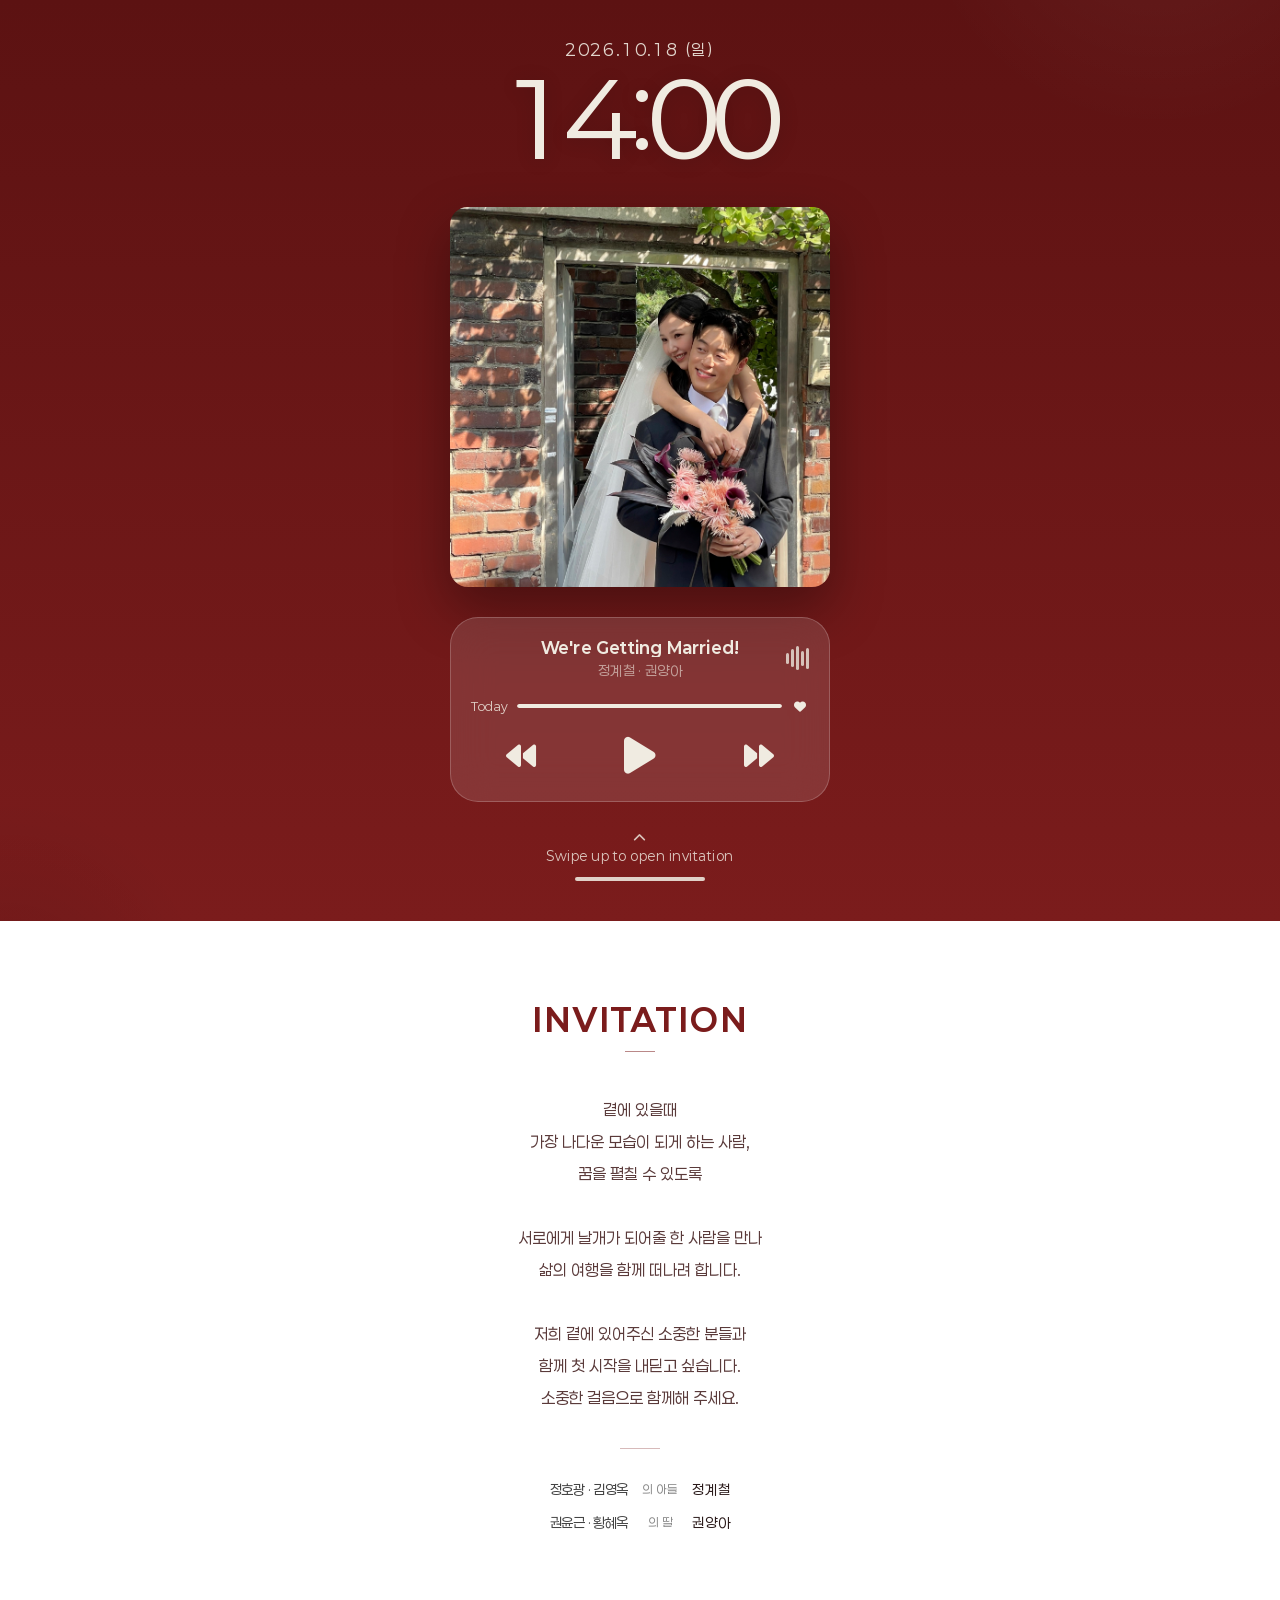
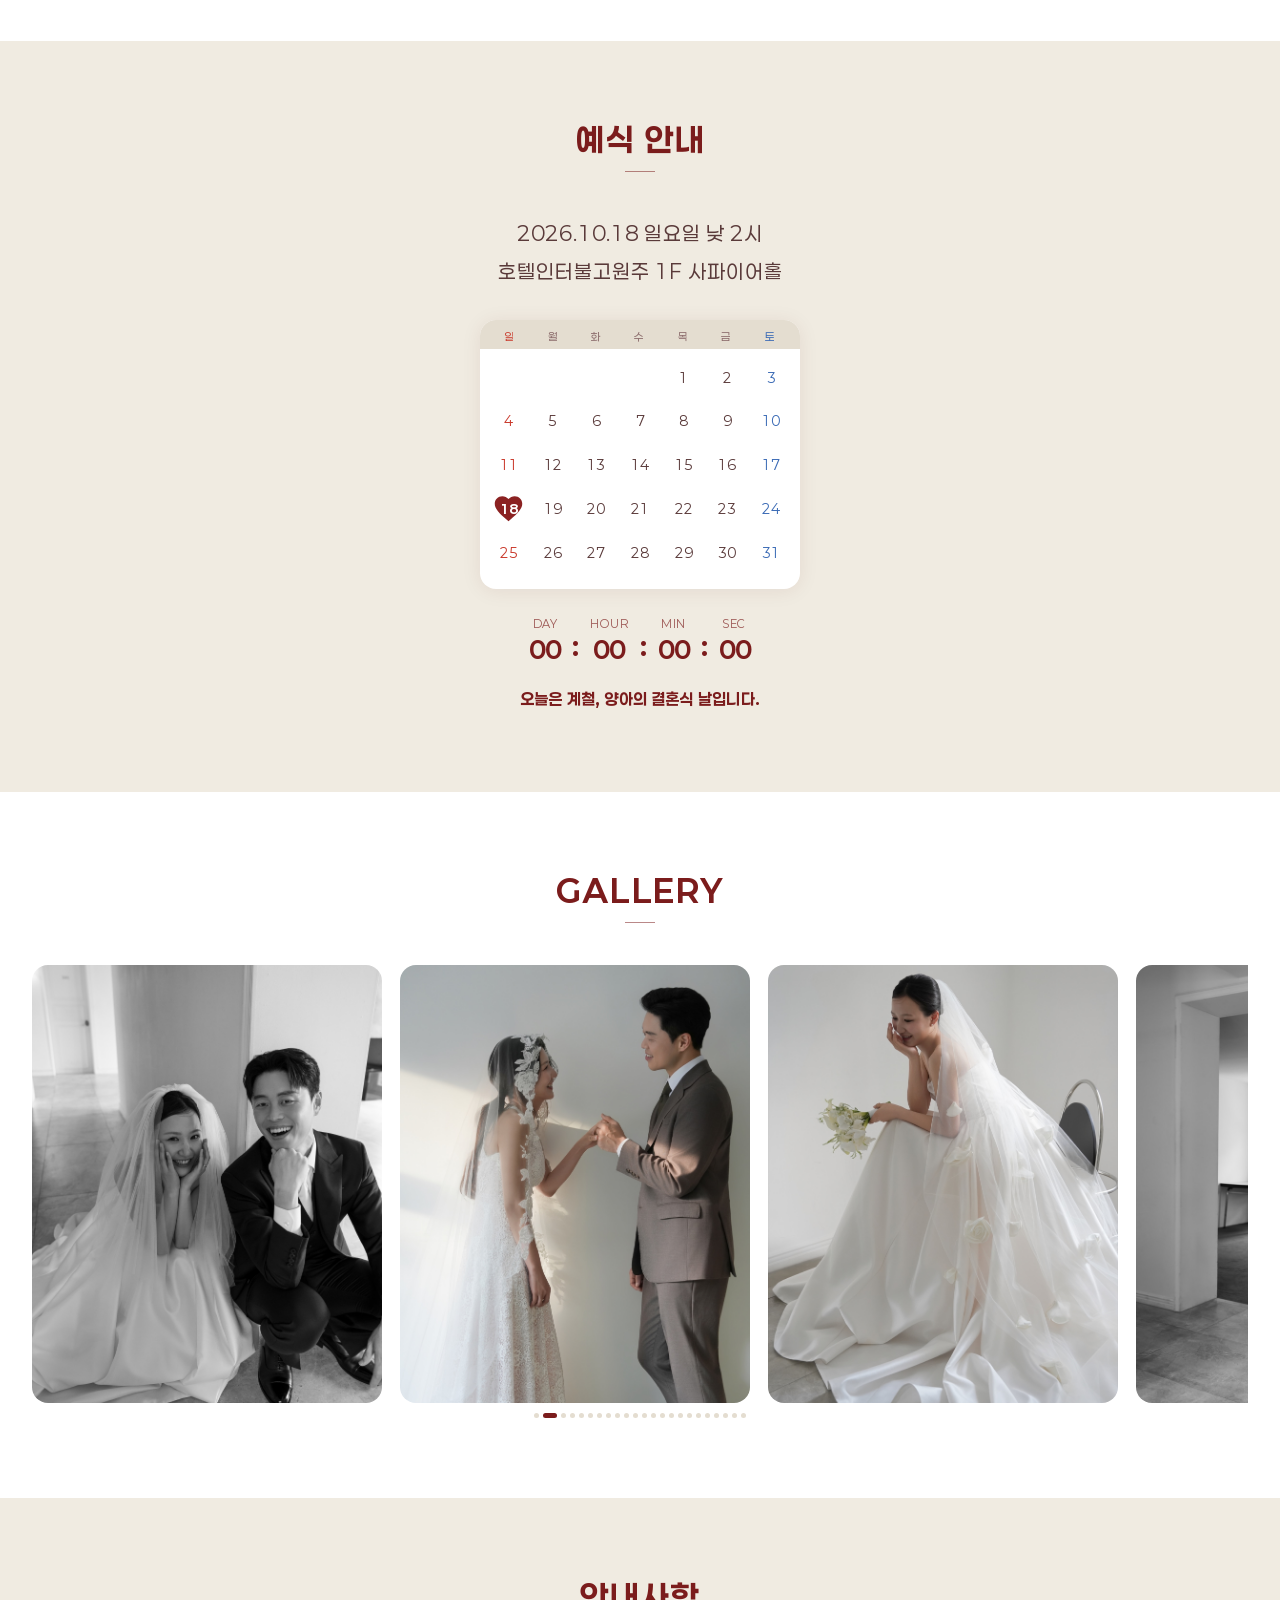
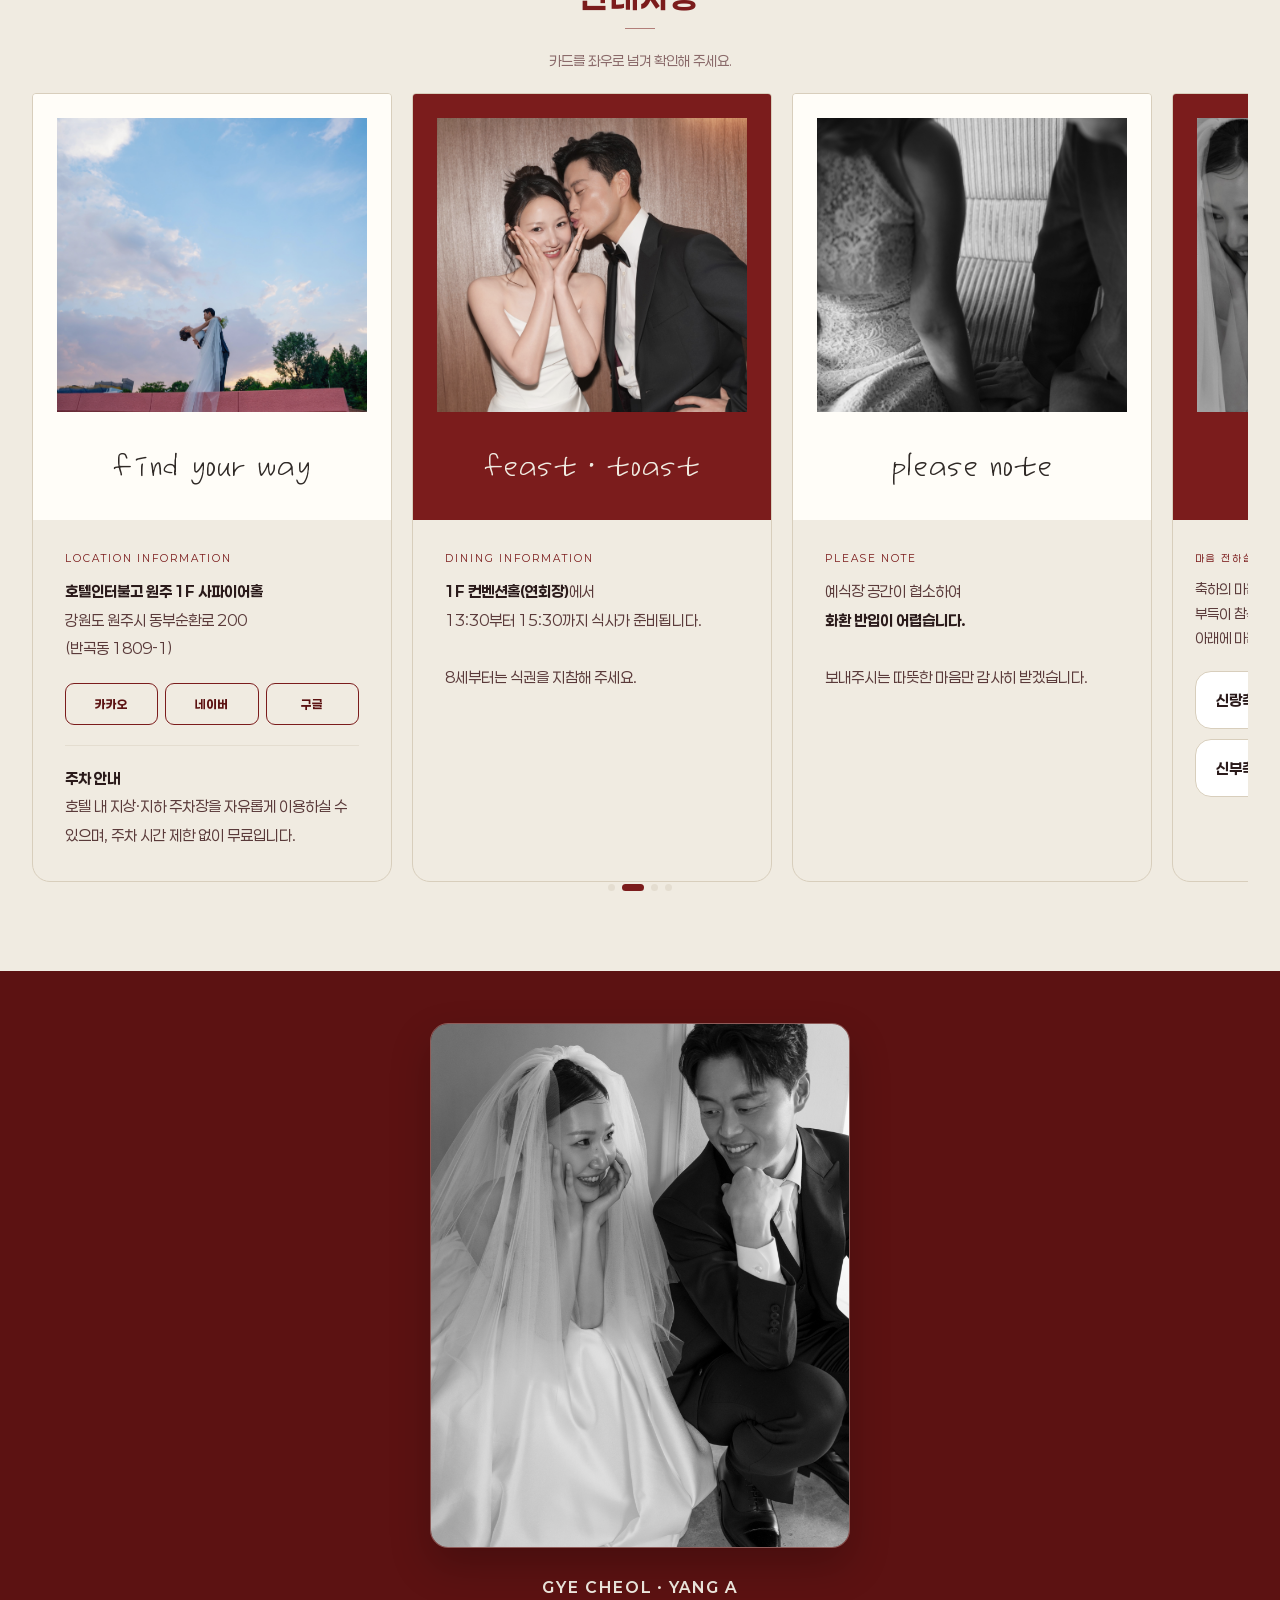
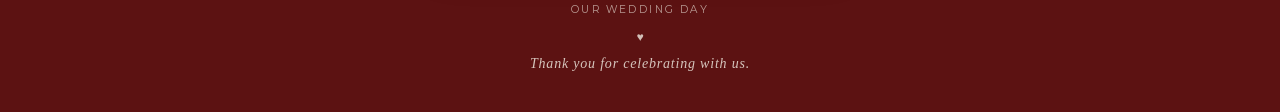
==== commit 5dfa53c4: "Keep with love portrait faces visible" ====
--- a/index.html
+++ b/index.html
@@ -883,7 +883,7 @@
 .notice-card:nth-child(2) .notice-polaroid img { object-position: 70% center; }
 .notice-card:nth-child(3) .notice-polaroid img { object-position: center; }
 .notice-card:nth-child(1) .notice-polaroid img { object-position: center 68%; }
-.notice-card:nth-child(4) .notice-polaroid img { object-position: center 30%; }
+.notice-card:nth-child(4) .notice-polaroid img { object-position: center top; }
 .notice-handwriting {
     min-height: clamp(88px, 23vw, 108px);
     display: flex;
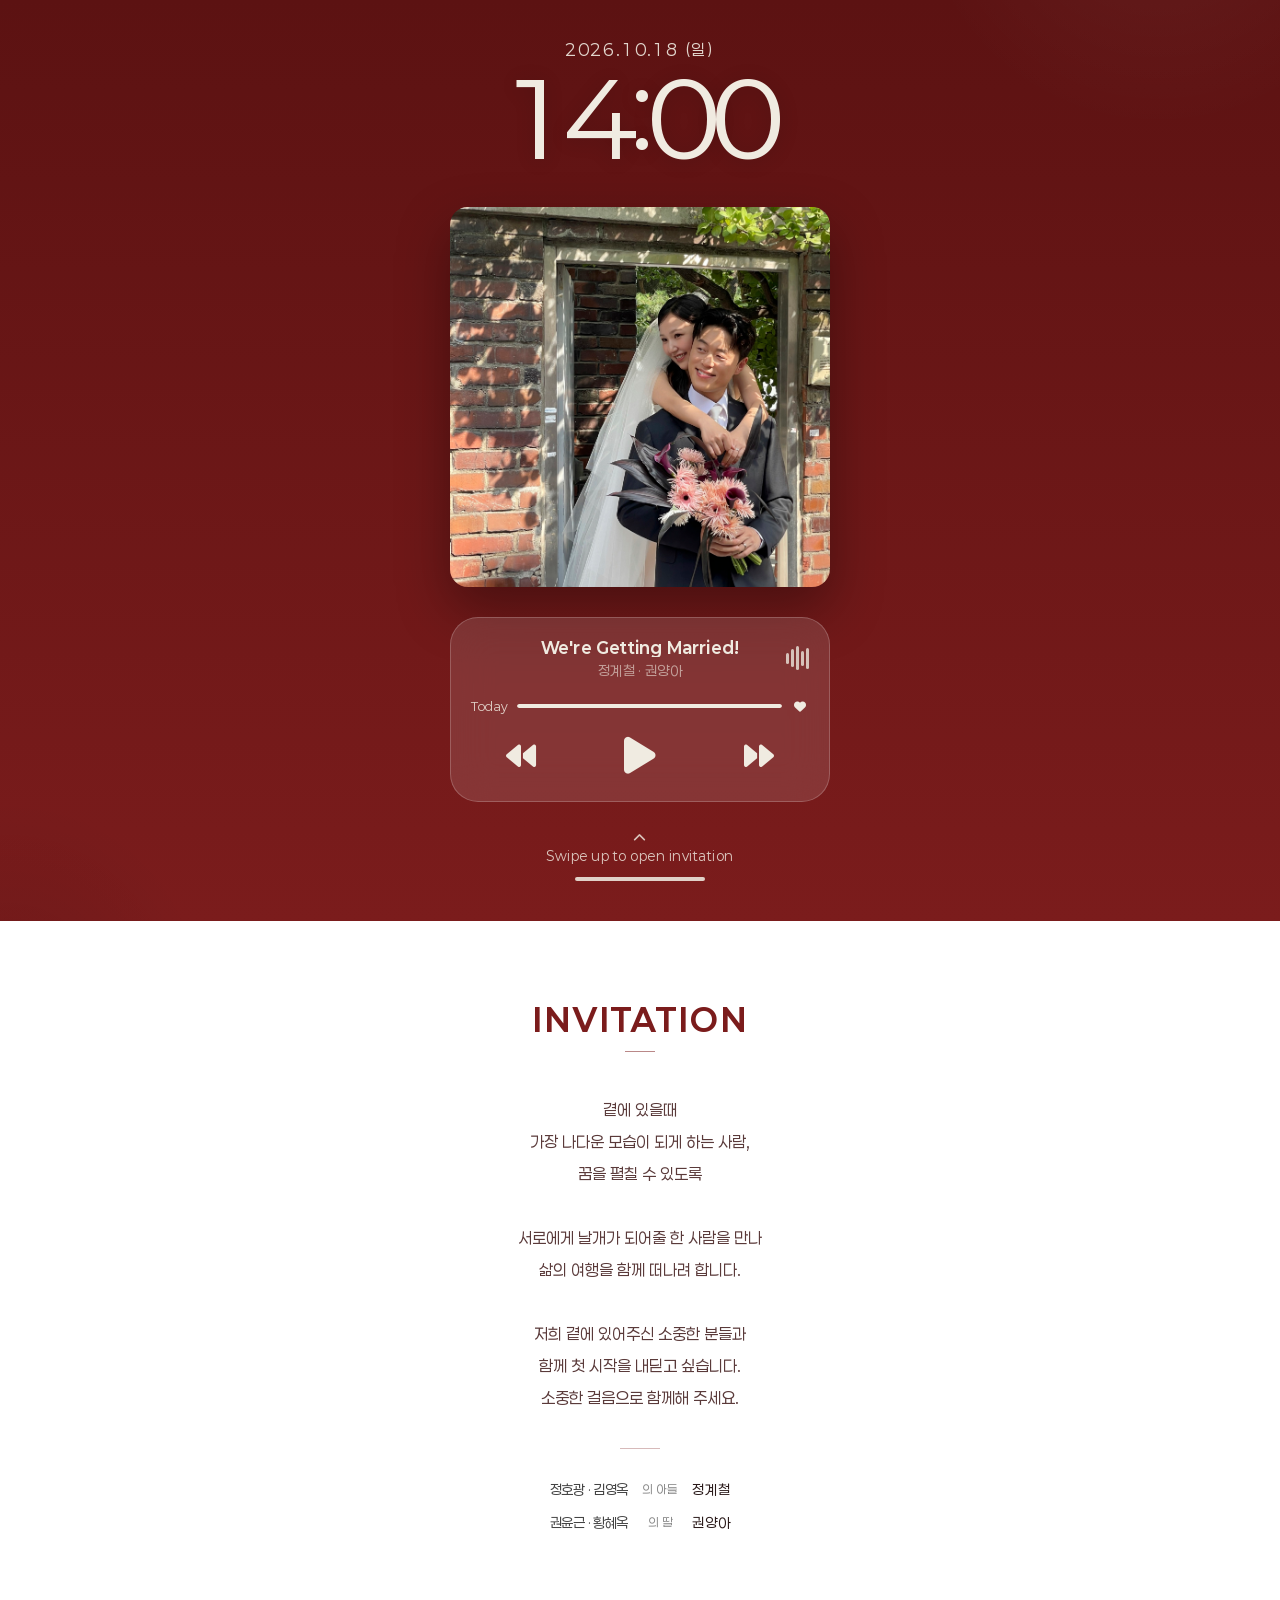
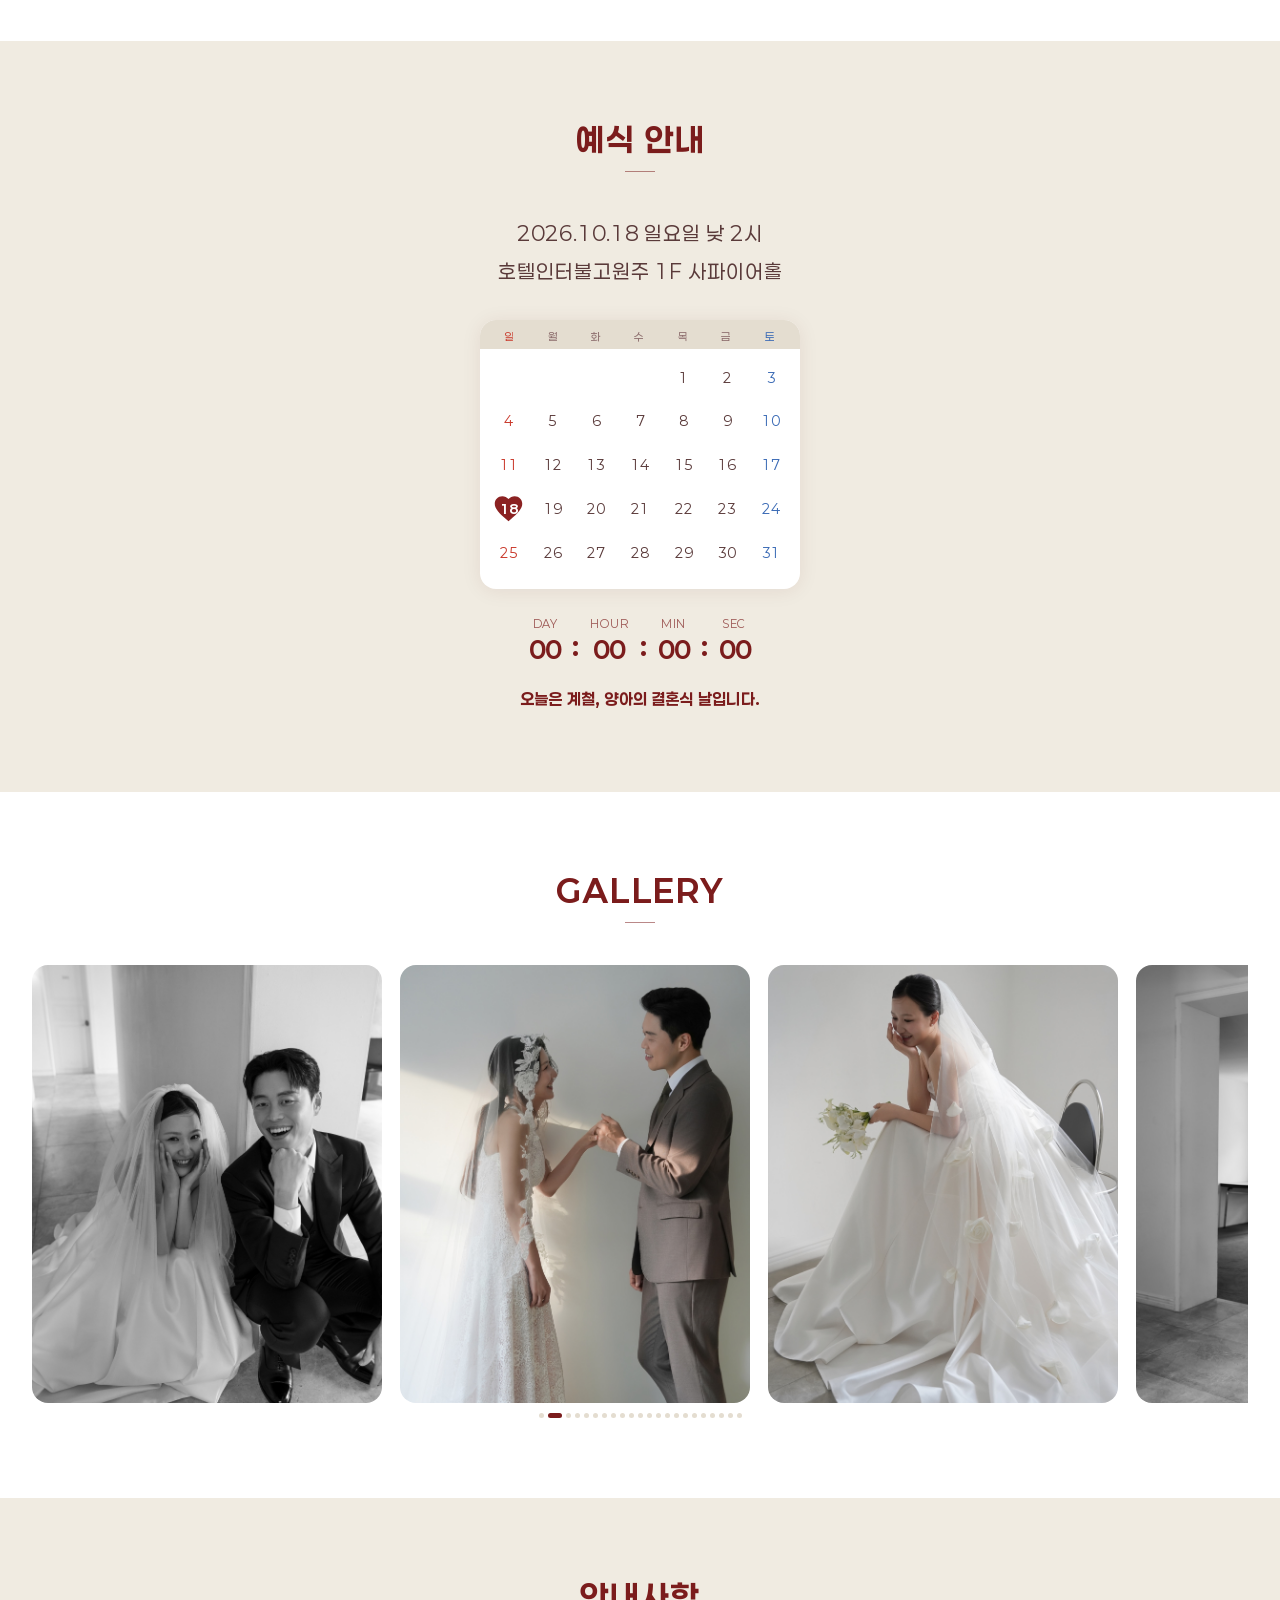
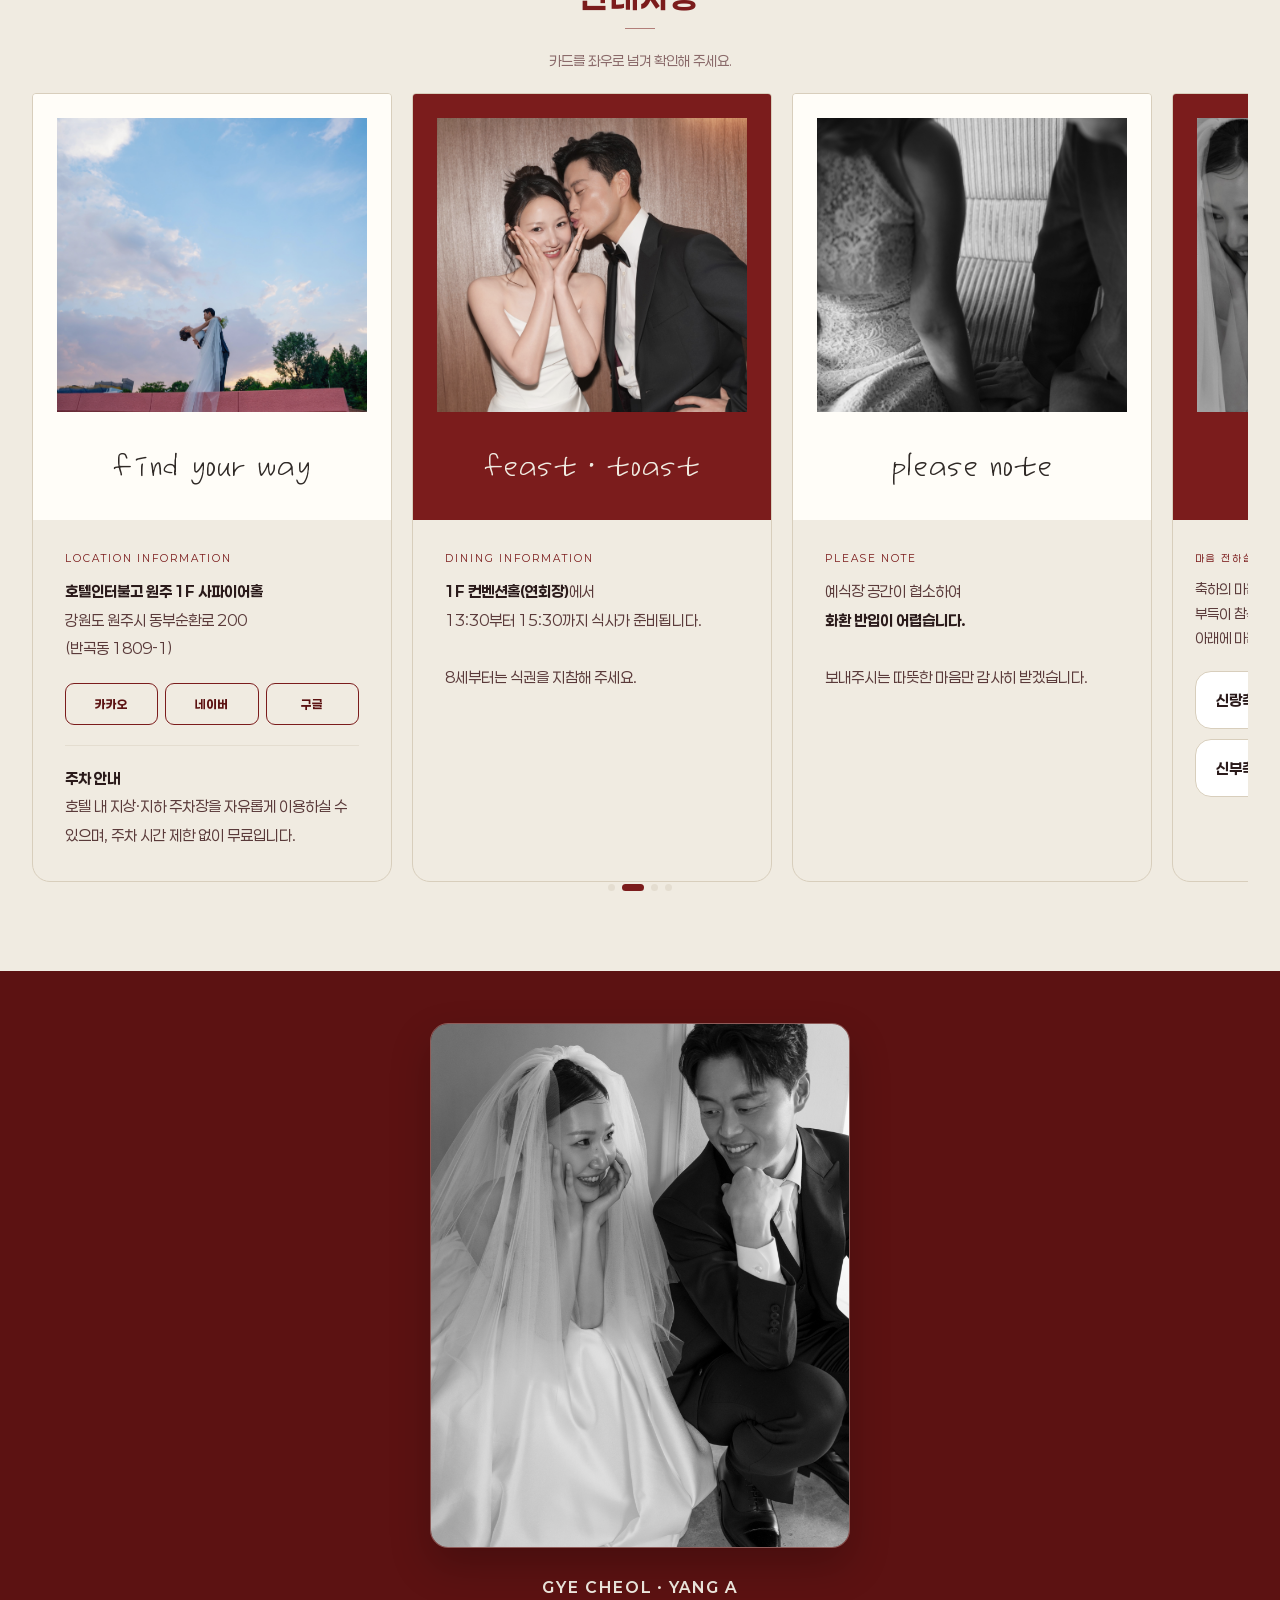
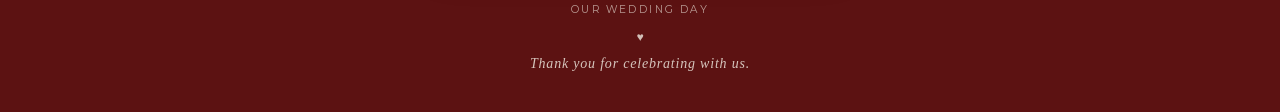
==== commit 16e5a12a: "Normalize gallery order and switch BGM" ====
--- a/index.html
+++ b/index.html
@@ -1690,7 +1690,7 @@
                 <button type="button" class="play-btn" id="playBtn" aria-label="음악 재생">
                     <i class="fa-solid fa-play" id="playIcon"></i>
                 </button>
-                <audio id="weddingBgm" src="./audio/HONNE - Day 1 ◑ (Brooklyn Session) - H O N N E (128k).mp3" autoplay loop preload="auto"></audio>
+                <audio id="weddingBgm" src="./audio/bgm.mp3" autoplay loop preload="auto"></audio>
                 <button type="button" aria-label="다음 곡">
                     <i class="fa-solid fa-forward"></i>
                 </button>
@@ -1808,30 +1808,29 @@
 
     <div class="gallery fade-in" id="galleryGrid">
         <div class="gallery-item" onclick="openLightbox(this)">
-            <img src="images/wedding-02.jpg" alt="계철과 양아의 웨딩 사진 2" loading="lazy">
+            <img src="images/gallery-01.jpg" alt="계철과 양아의 웨딩 사진 2" loading="lazy">
         </div>
-        <div class="gallery-item" onclick="openLightbox(this)"><img src="images/wedding-11.jpg" alt="서로 손을 맞잡은 계철과 양아" loading="lazy"></div>
-        <div class="gallery-item" onclick="openLightbox(this)"><img src="images/wedding-05.jpg" alt="계철과 양아의 웨딩 사진 5" loading="lazy"></div>
-        <div class="gallery-item" onclick="openLightbox(this)"><img src="images/wedding-06.jpg" alt="계철과 양아의 웨딩 사진 6" loading="lazy"></div>
-        <div class="gallery-item" onclick="openLightbox(this)"><img src="images/wedding-07.jpg" alt="계철과 양아의 웨딩 사진 7" loading="lazy"></div>
-        <div class="gallery-item" onclick="openLightbox(this)"><img src="images/wedding-08.jpg" alt="계철과 양아의 웨딩 사진 8" loading="lazy"></div>
-        <div class="gallery-item" onclick="openLightbox(this)"><img src="images/wedding-09.jpg" alt="계철과 양아의 웨딩 사진 9" loading="lazy"></div>
-        <div class="gallery-item" onclick="openLightbox(this)"><img src="images/gallery-after-09.jpg" alt="계철과 양아의 웨딩 사진" loading="lazy"></div>
-        <div class="gallery-item" onclick="openLightbox(this)"><img src="images/wedding-10.jpg" alt="계철과 양아의 웨딩 사진 10" loading="lazy"></div>
-        <div class="gallery-item" onclick="openLightbox(this)"><img src="images/wedding-12.jpg" alt="계철과 양아의 웨딩 사진 12" loading="lazy"></div>
-        <div class="gallery-item" onclick="openLightbox(this)"><img src="images/wedding-13.jpg" alt="계철과 양아의 웨딩 사진 13" loading="lazy"></div>
-        <div class="gallery-item" onclick="openLightbox(this)"><img src="images/gallery-after-12.jpg" alt="계철과 양아의 웨딩 사진" loading="lazy"></div>
-        <div class="gallery-item" onclick="openLightbox(this)"><img src="images/wedding-14.jpg" alt="계철과 양아의 웨딩 사진 14" loading="lazy"></div>
-        <div class="gallery-item" onclick="openLightbox(this)"><img src="images/wedding-15.jpg" alt="계철과 양아의 웨딩 사진 15" loading="lazy"></div>
-        <div class="gallery-item" onclick="openLightbox(this)"><img src="images/gallery-after-15.jpg" alt="계철과 양아의 웨딩 사진" loading="lazy"></div>
-        <div class="gallery-item" onclick="openLightbox(this)"><img src="images/wedding-16.jpg" alt="계철과 양아의 웨딩 사진 16" loading="lazy"></div>
-        <div class="gallery-item" onclick="openLightbox(this)"><img src="images/wedding-17.jpg" alt="계철과 양아의 웨딩 사진 17" loading="lazy"></div>
-        <div class="gallery-item" onclick="openLightbox(this)"><img src="images/wedding-18.jpg" alt="계철과 양아의 웨딩 사진 18" loading="lazy"></div>
-        <div class="gallery-item" onclick="openLightbox(this)"><img src="images/wedding-19.jpg" alt="베일을 함께 쓴 계철과 양아" loading="lazy"></div>
-        <div class="gallery-item" onclick="openLightbox(this)"><img src="images/wedding-22.jpg" alt="계철과 양아의 웨딩 사진 22" loading="lazy"></div>
-        <div class="gallery-item" onclick="openLightbox(this)"><img src="images/wedding-23.jpg" alt="계철과 양아의 웨딩 사진 23" loading="lazy"></div>
-        <div class="gallery-item" onclick="openLightbox(this)"><img src="images/wedding-26.jpg" alt="계철과 양아의 웨딩 사진 26" loading="lazy"></div>
-        <div class="gallery-item" onclick="openLightbox(this)"><img src="images/gallery-extra-kakao.jpg" alt="계철과 양아의 웨딩 사진" loading="lazy"></div>
+        <div class="gallery-item" onclick="openLightbox(this)"><img src="images/gallery-02.jpg" alt="계철과 양아의 웨딩 사진 1" loading="lazy"></div>
+        <div class="gallery-item" onclick="openLightbox(this)"><img src="images/gallery-03.jpg" alt="계철과 양아의 웨딩 사진 2" loading="lazy"></div>
+        <div class="gallery-item" onclick="openLightbox(this)"><img src="images/gallery-04.jpg" alt="계철과 양아의 웨딩 사진 3" loading="lazy"></div>
+        <div class="gallery-item" onclick="openLightbox(this)"><img src="images/gallery-05.jpg" alt="계철과 양아의 웨딩 사진 4" loading="lazy"></div>
+        <div class="gallery-item" onclick="openLightbox(this)"><img src="images/gallery-06.jpg" alt="계철과 양아의 웨딩 사진 5" loading="lazy"></div>
+        <div class="gallery-item" onclick="openLightbox(this)"><img src="images/gallery-07.jpg" alt="계철과 양아의 웨딩 사진 6" loading="lazy"></div>
+        <div class="gallery-item" onclick="openLightbox(this)"><img src="images/gallery-08.jpg" alt="계철과 양아의 웨딩 사진 7" loading="lazy"></div>
+        <div class="gallery-item" onclick="openLightbox(this)"><img src="images/gallery-09.jpg" alt="계철과 양아의 웨딩 사진 8" loading="lazy"></div>
+        <div class="gallery-item" onclick="openLightbox(this)"><img src="images/gallery-10.jpg" alt="계철과 양아의 웨딩 사진 9" loading="lazy"></div>
+        <div class="gallery-item" onclick="openLightbox(this)"><img src="images/gallery-11.jpg" alt="계철과 양아의 웨딩 사진 10" loading="lazy"></div>
+        <div class="gallery-item" onclick="openLightbox(this)"><img src="images/gallery-12.jpg" alt="계철과 양아의 웨딩 사진 11" loading="lazy"></div>
+        <div class="gallery-item" onclick="openLightbox(this)"><img src="images/gallery-13.jpg" alt="계철과 양아의 웨딩 사진 12" loading="lazy"></div>
+        <div class="gallery-item" onclick="openLightbox(this)"><img src="images/gallery-14.jpg" alt="계철과 양아의 웨딩 사진 13" loading="lazy"></div>
+        <div class="gallery-item" onclick="openLightbox(this)"><img src="images/gallery-15.jpg" alt="계철과 양아의 웨딩 사진 14" loading="lazy"></div>
+        <div class="gallery-item" onclick="openLightbox(this)"><img src="images/gallery-16.jpg" alt="계철과 양아의 웨딩 사진 15" loading="lazy"></div>
+        <div class="gallery-item" onclick="openLightbox(this)"><img src="images/gallery-17.jpg" alt="계철과 양아의 웨딩 사진 16" loading="lazy"></div>
+        <div class="gallery-item" onclick="openLightbox(this)"><img src="images/gallery-18.jpg" alt="계철과 양아의 웨딩 사진 17" loading="lazy"></div>
+        <div class="gallery-item" onclick="openLightbox(this)"><img src="images/gallery-19.jpg" alt="계철과 양아의 웨딩 사진 18" loading="lazy"></div>
+        <div class="gallery-item" onclick="openLightbox(this)"><img src="images/gallery-20.jpg" alt="계철과 양아의 웨딩 사진 19" loading="lazy"></div>
+        <div class="gallery-item" onclick="openLightbox(this)"><img src="images/gallery-21.jpg" alt="계철과 양아의 웨딩 사진 20" loading="lazy"></div>
+        <div class="gallery-item" onclick="openLightbox(this)"><img src="images/gallery-22.jpg" alt="계철과 양아의 웨딩 사진 21" loading="lazy"></div>
     </div>
     <div class="gallery-dots" id="galleryDots" aria-hidden="true"></div>
 </section>
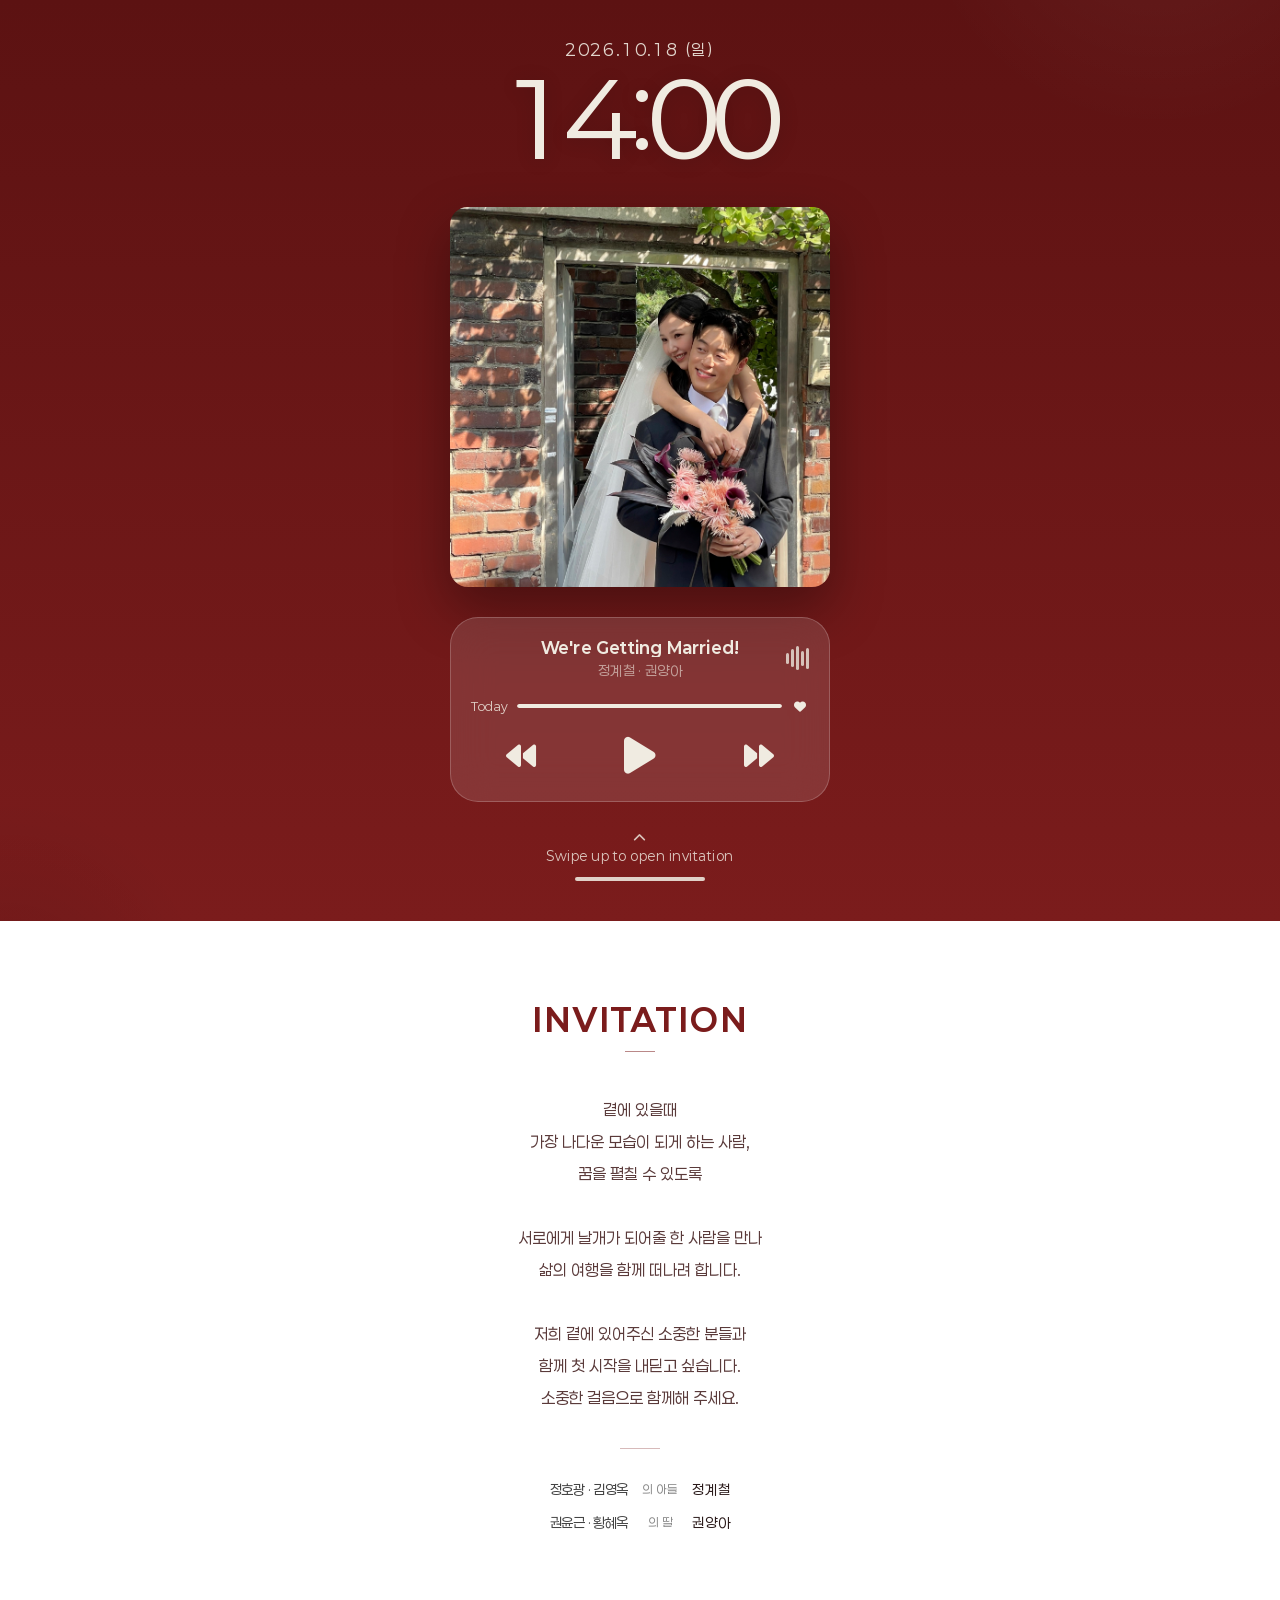
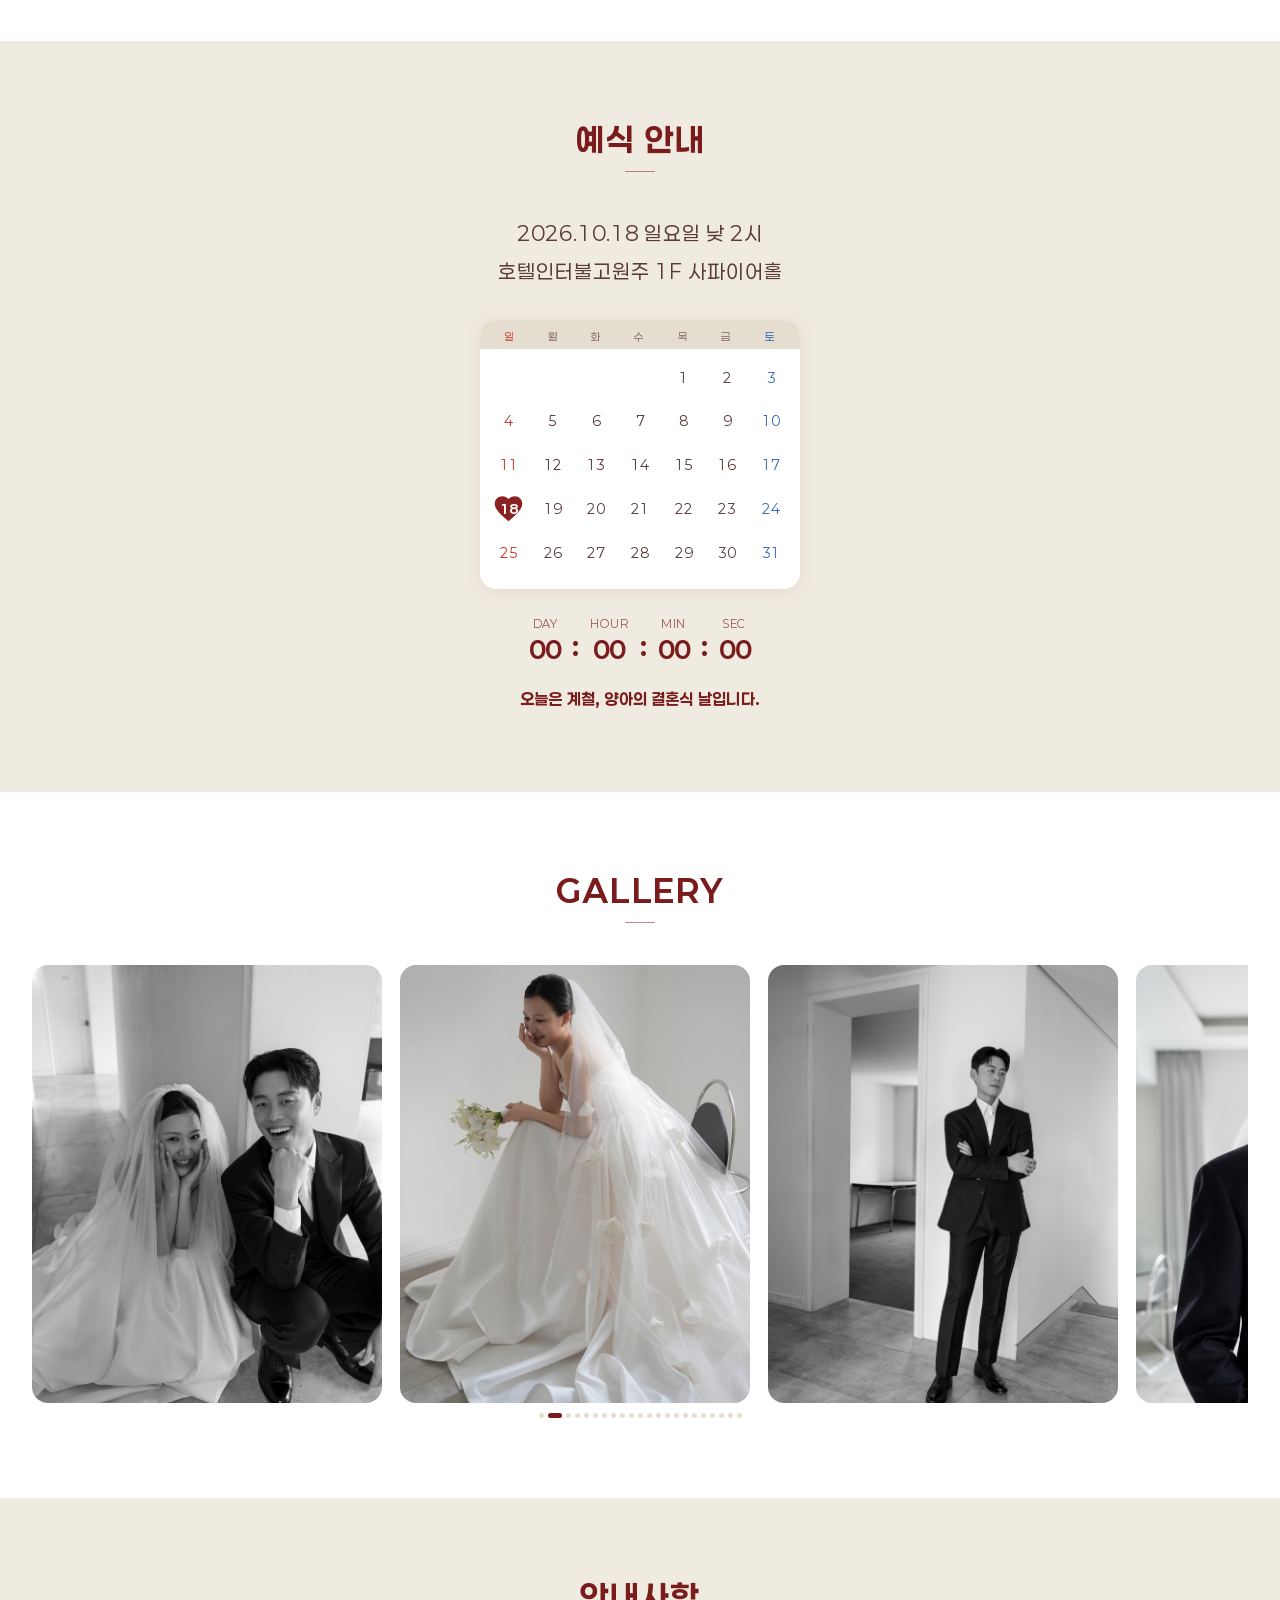
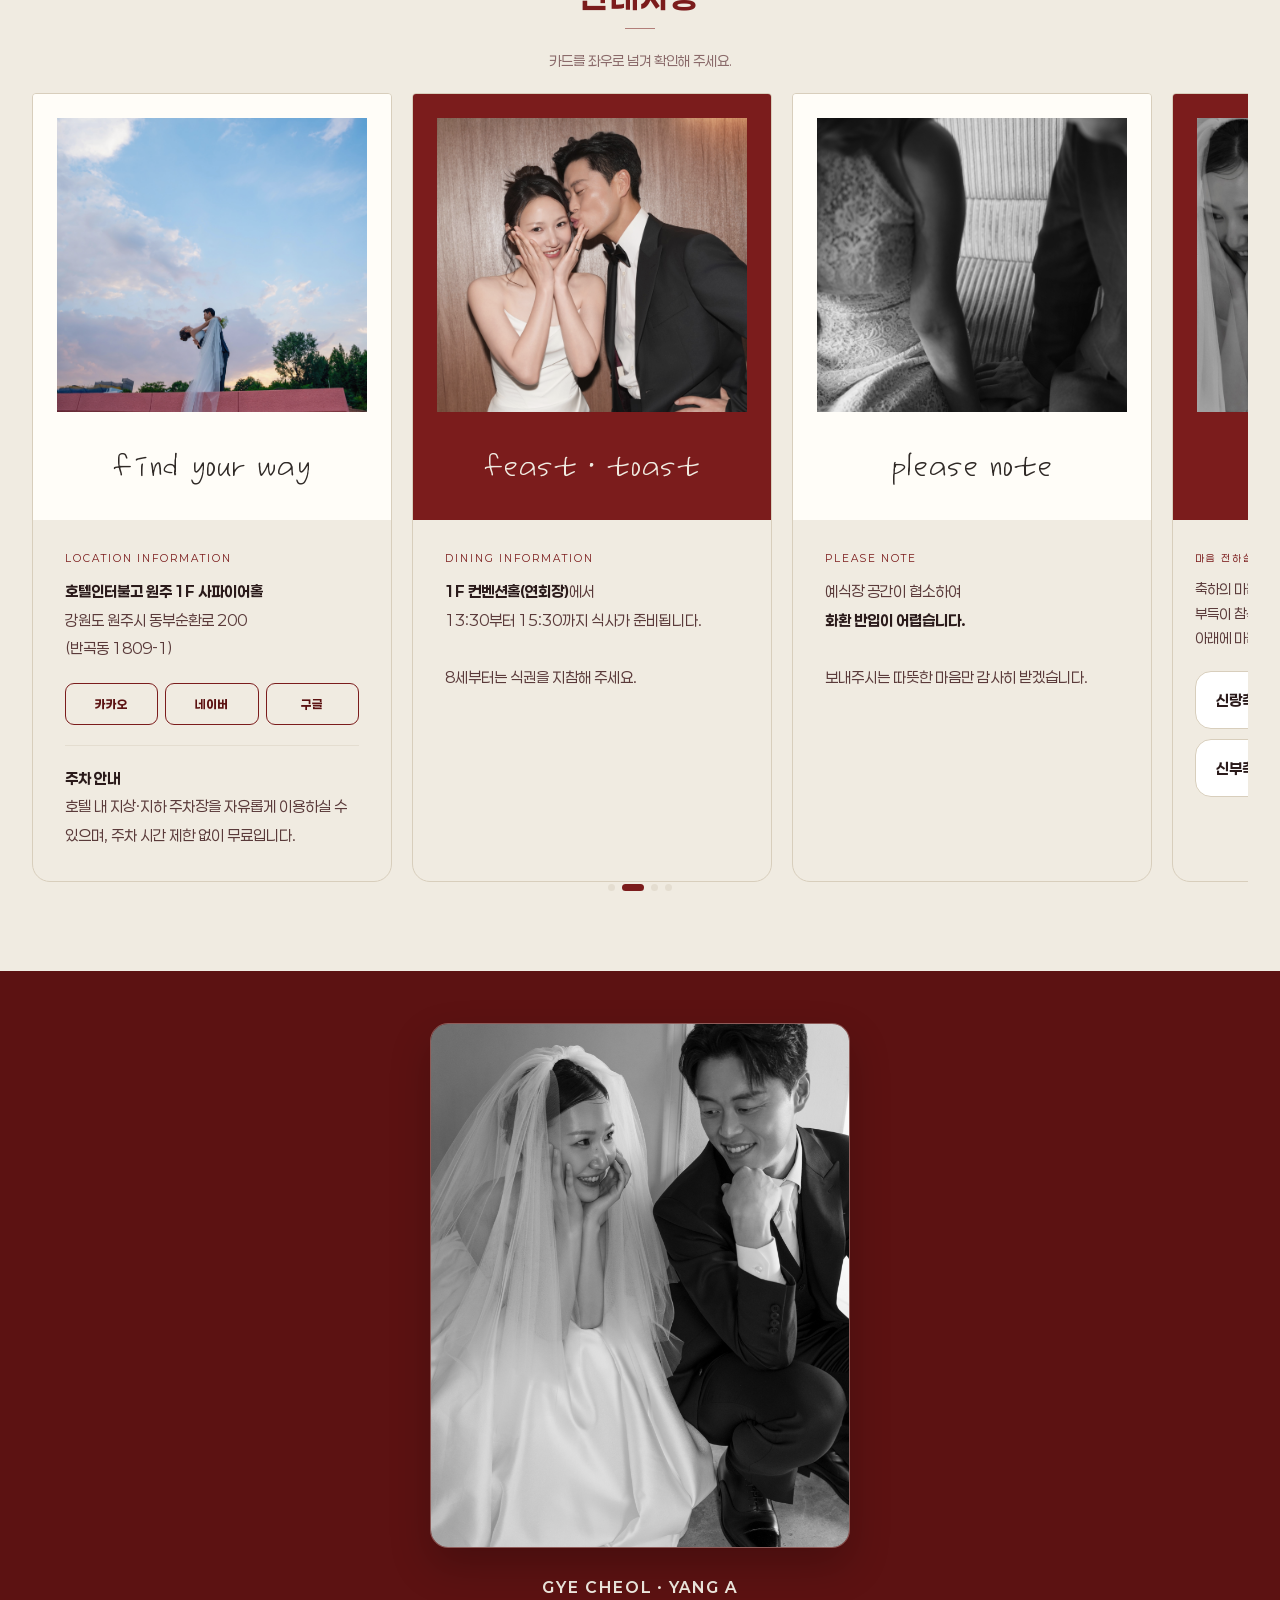
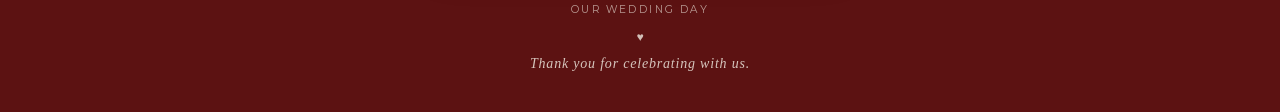
==== commit 63fdc3ea: "Move gallery photo after item twelve" ====
--- a/index.html
+++ b/index.html
@@ -1810,7 +1810,6 @@
         <div class="gallery-item" onclick="openLightbox(this)">
             <img src="images/gallery-01.jpg" alt="계철과 양아의 웨딩 사진 2" loading="lazy">
         </div>
-        <div class="gallery-item" onclick="openLightbox(this)"><img src="images/gallery-02.jpg" alt="계철과 양아의 웨딩 사진 1" loading="lazy"></div>
         <div class="gallery-item" onclick="openLightbox(this)"><img src="images/gallery-03.jpg" alt="계철과 양아의 웨딩 사진 2" loading="lazy"></div>
         <div class="gallery-item" onclick="openLightbox(this)"><img src="images/gallery-04.jpg" alt="계철과 양아의 웨딩 사진 3" loading="lazy"></div>
         <div class="gallery-item" onclick="openLightbox(this)"><img src="images/gallery-05.jpg" alt="계철과 양아의 웨딩 사진 4" loading="lazy"></div>
@@ -1821,6 +1820,7 @@
         <div class="gallery-item" onclick="openLightbox(this)"><img src="images/gallery-10.jpg" alt="계철과 양아의 웨딩 사진 9" loading="lazy"></div>
         <div class="gallery-item" onclick="openLightbox(this)"><img src="images/gallery-11.jpg" alt="계철과 양아의 웨딩 사진 10" loading="lazy"></div>
         <div class="gallery-item" onclick="openLightbox(this)"><img src="images/gallery-12.jpg" alt="계철과 양아의 웨딩 사진 11" loading="lazy"></div>
+        <div class="gallery-item" onclick="openLightbox(this)"><img src="images/gallery-02.jpg" alt="계철과 양아의 웨딩 사진 1" loading="lazy"></div>
         <div class="gallery-item" onclick="openLightbox(this)"><img src="images/gallery-13.jpg" alt="계철과 양아의 웨딩 사진 12" loading="lazy"></div>
         <div class="gallery-item" onclick="openLightbox(this)"><img src="images/gallery-14.jpg" alt="계철과 양아의 웨딩 사진 13" loading="lazy"></div>
         <div class="gallery-item" onclick="openLightbox(this)"><img src="images/gallery-15.jpg" alt="계철과 양아의 웨딩 사진 14" loading="lazy"></div>
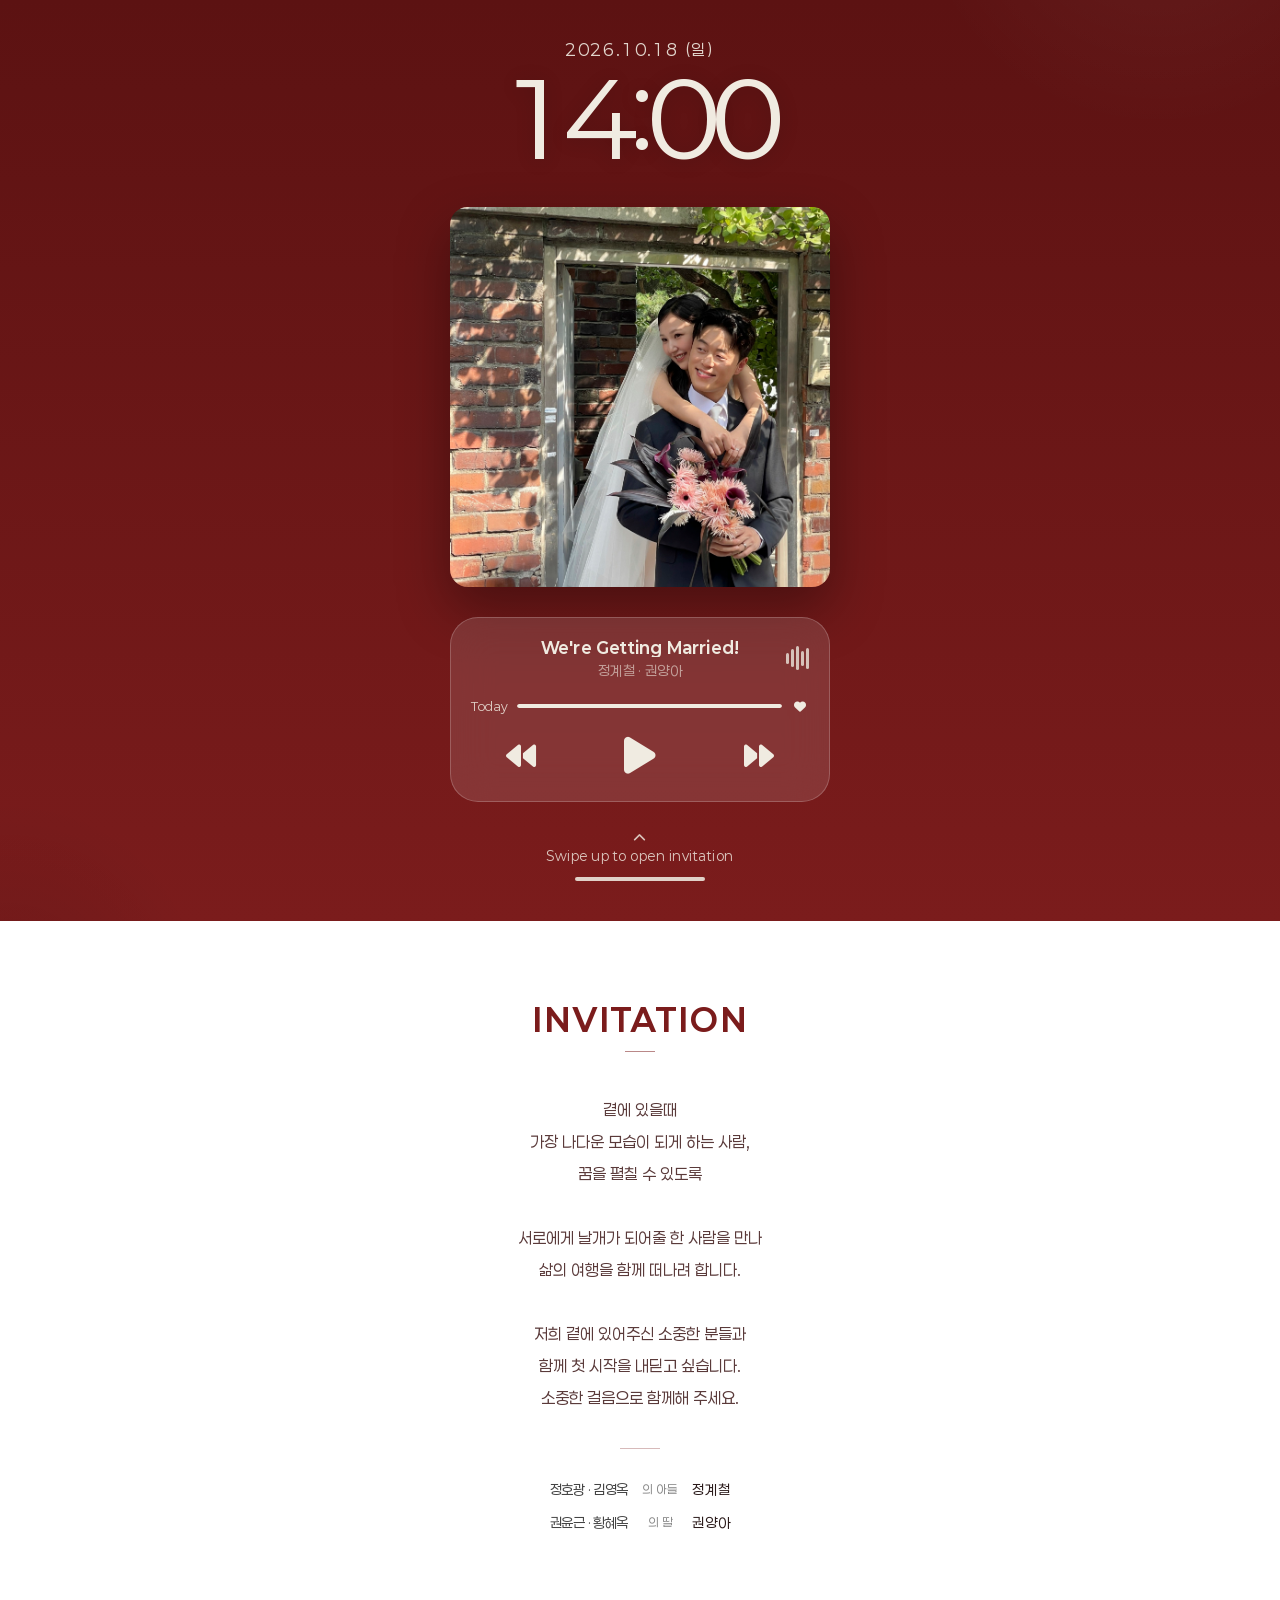
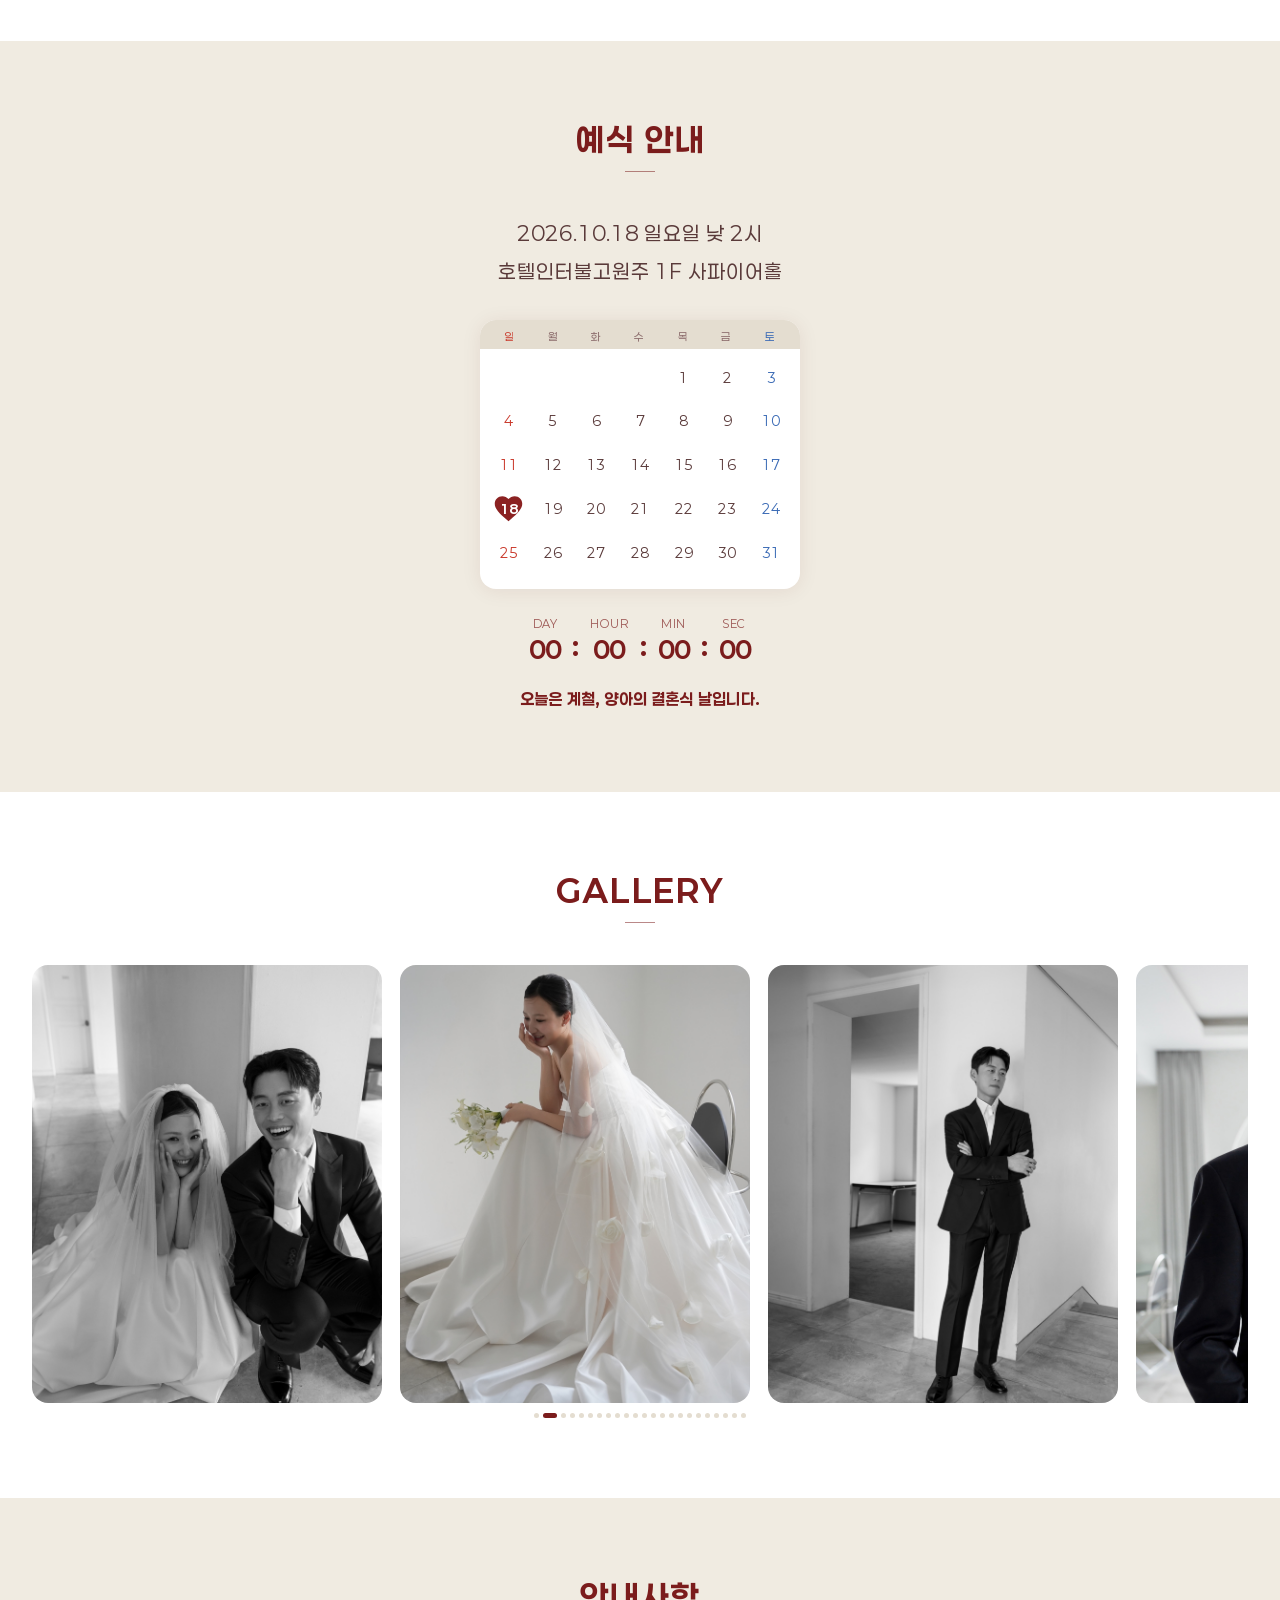
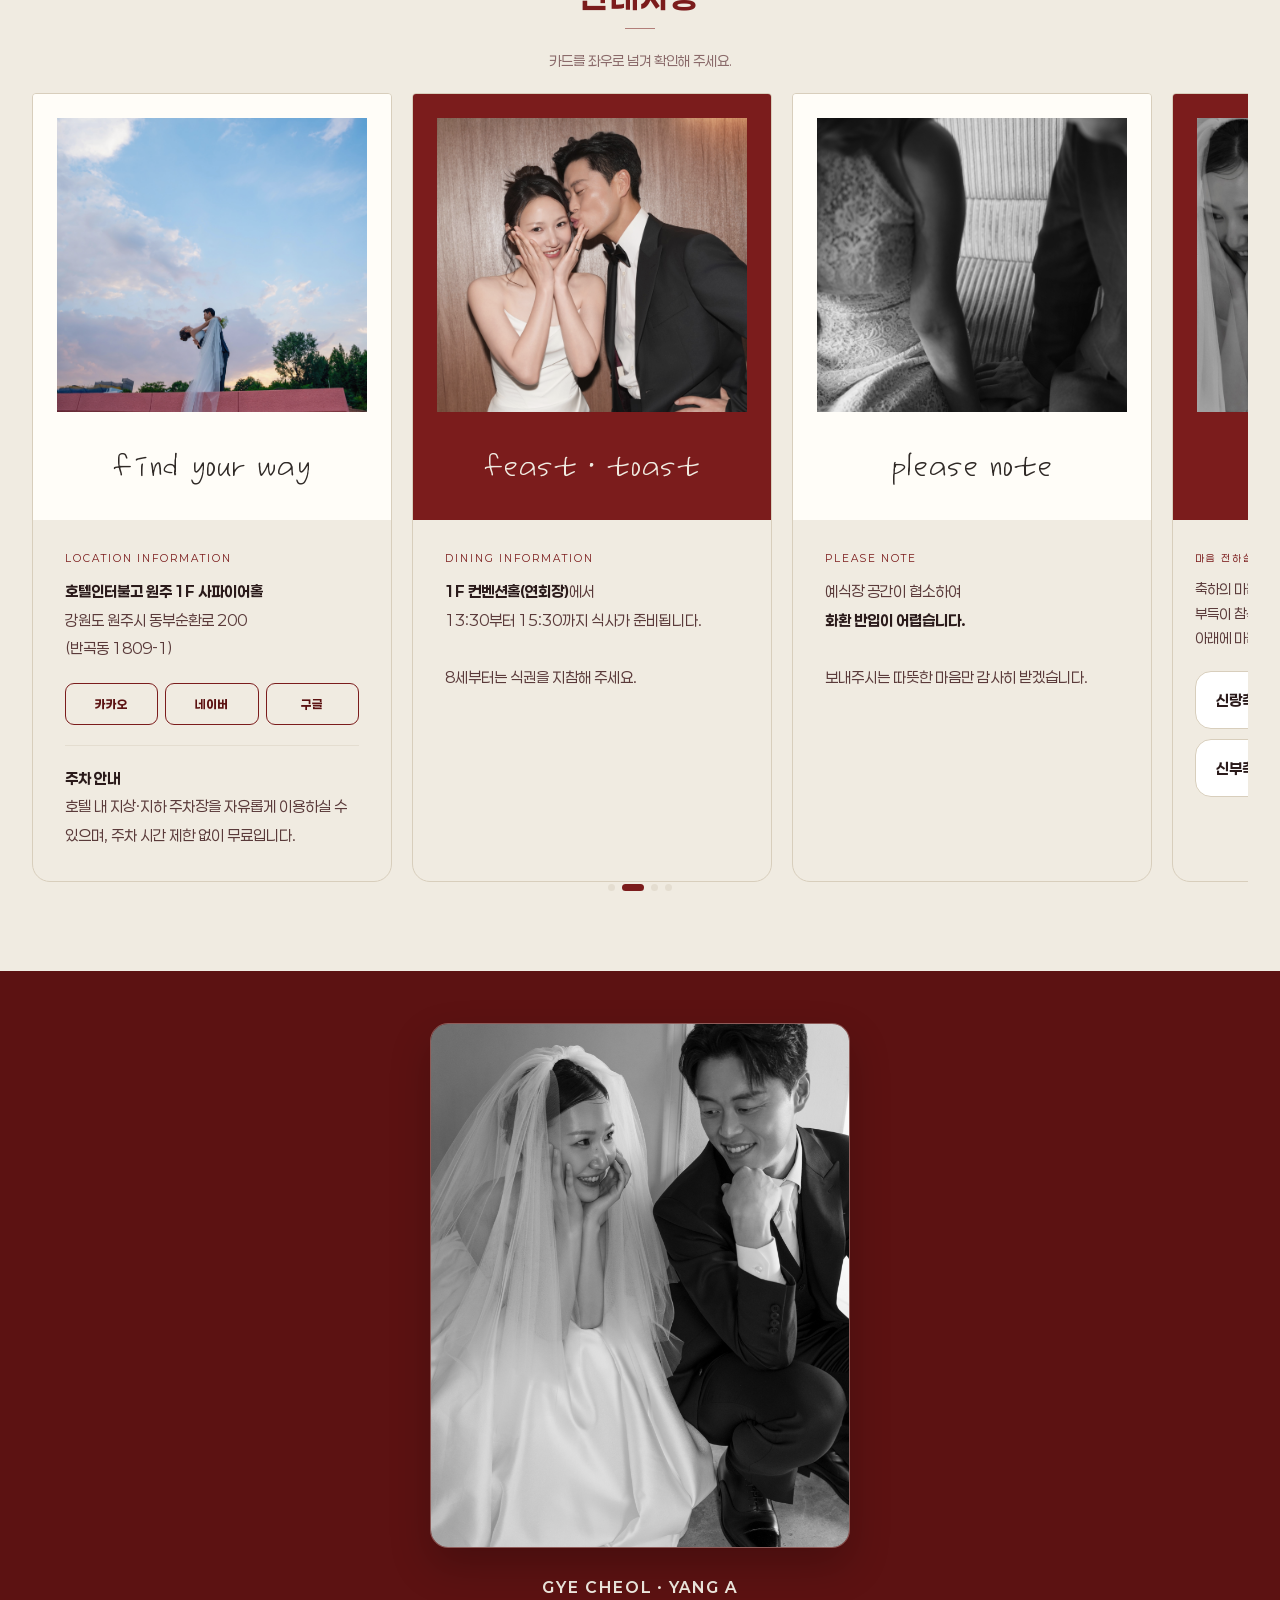
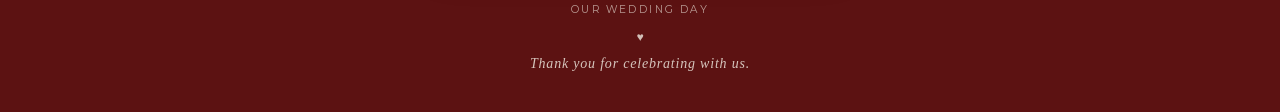
==== commit bd540046: "Restore omitted gallery portrait" ====
--- a/index.html
+++ b/index.html
@@ -1814,6 +1814,7 @@
         <div class="gallery-item" onclick="openLightbox(this)"><img src="images/gallery-04.jpg" alt="계철과 양아의 웨딩 사진 3" loading="lazy"></div>
         <div class="gallery-item" onclick="openLightbox(this)"><img src="images/gallery-05.jpg" alt="계철과 양아의 웨딩 사진 4" loading="lazy"></div>
         <div class="gallery-item" onclick="openLightbox(this)"><img src="images/gallery-06.jpg" alt="계철과 양아의 웨딩 사진 5" loading="lazy"></div>
+        <div class="gallery-item" onclick="openLightbox(this)"><img src="images/wedding-09.jpg" alt="양아의 웨딩 사진" loading="lazy"></div>
         <div class="gallery-item" onclick="openLightbox(this)"><img src="images/gallery-07.jpg" alt="계철과 양아의 웨딩 사진 6" loading="lazy"></div>
         <div class="gallery-item" onclick="openLightbox(this)"><img src="images/gallery-08.jpg" alt="계철과 양아의 웨딩 사진 7" loading="lazy"></div>
         <div class="gallery-item" onclick="openLightbox(this)"><img src="images/gallery-09.jpg" alt="계철과 양아의 웨딩 사진 8" loading="lazy"></div>
